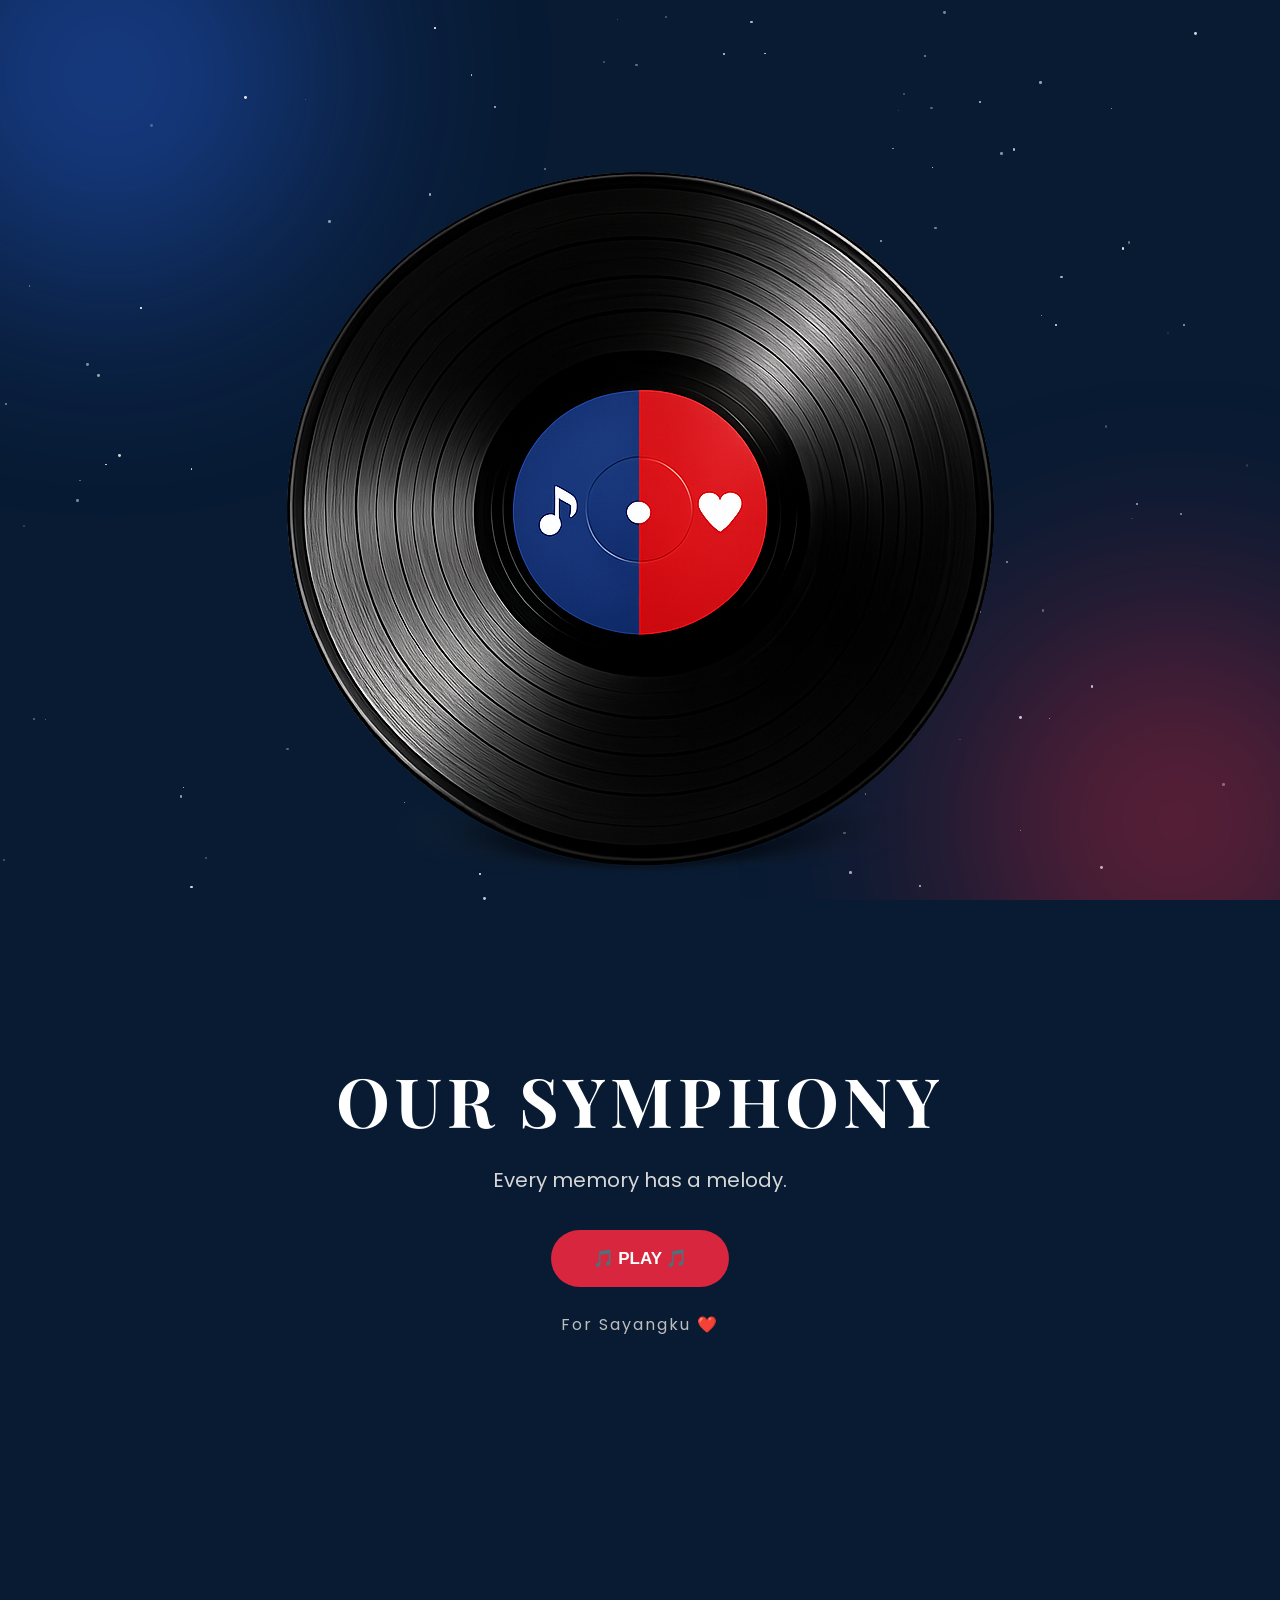
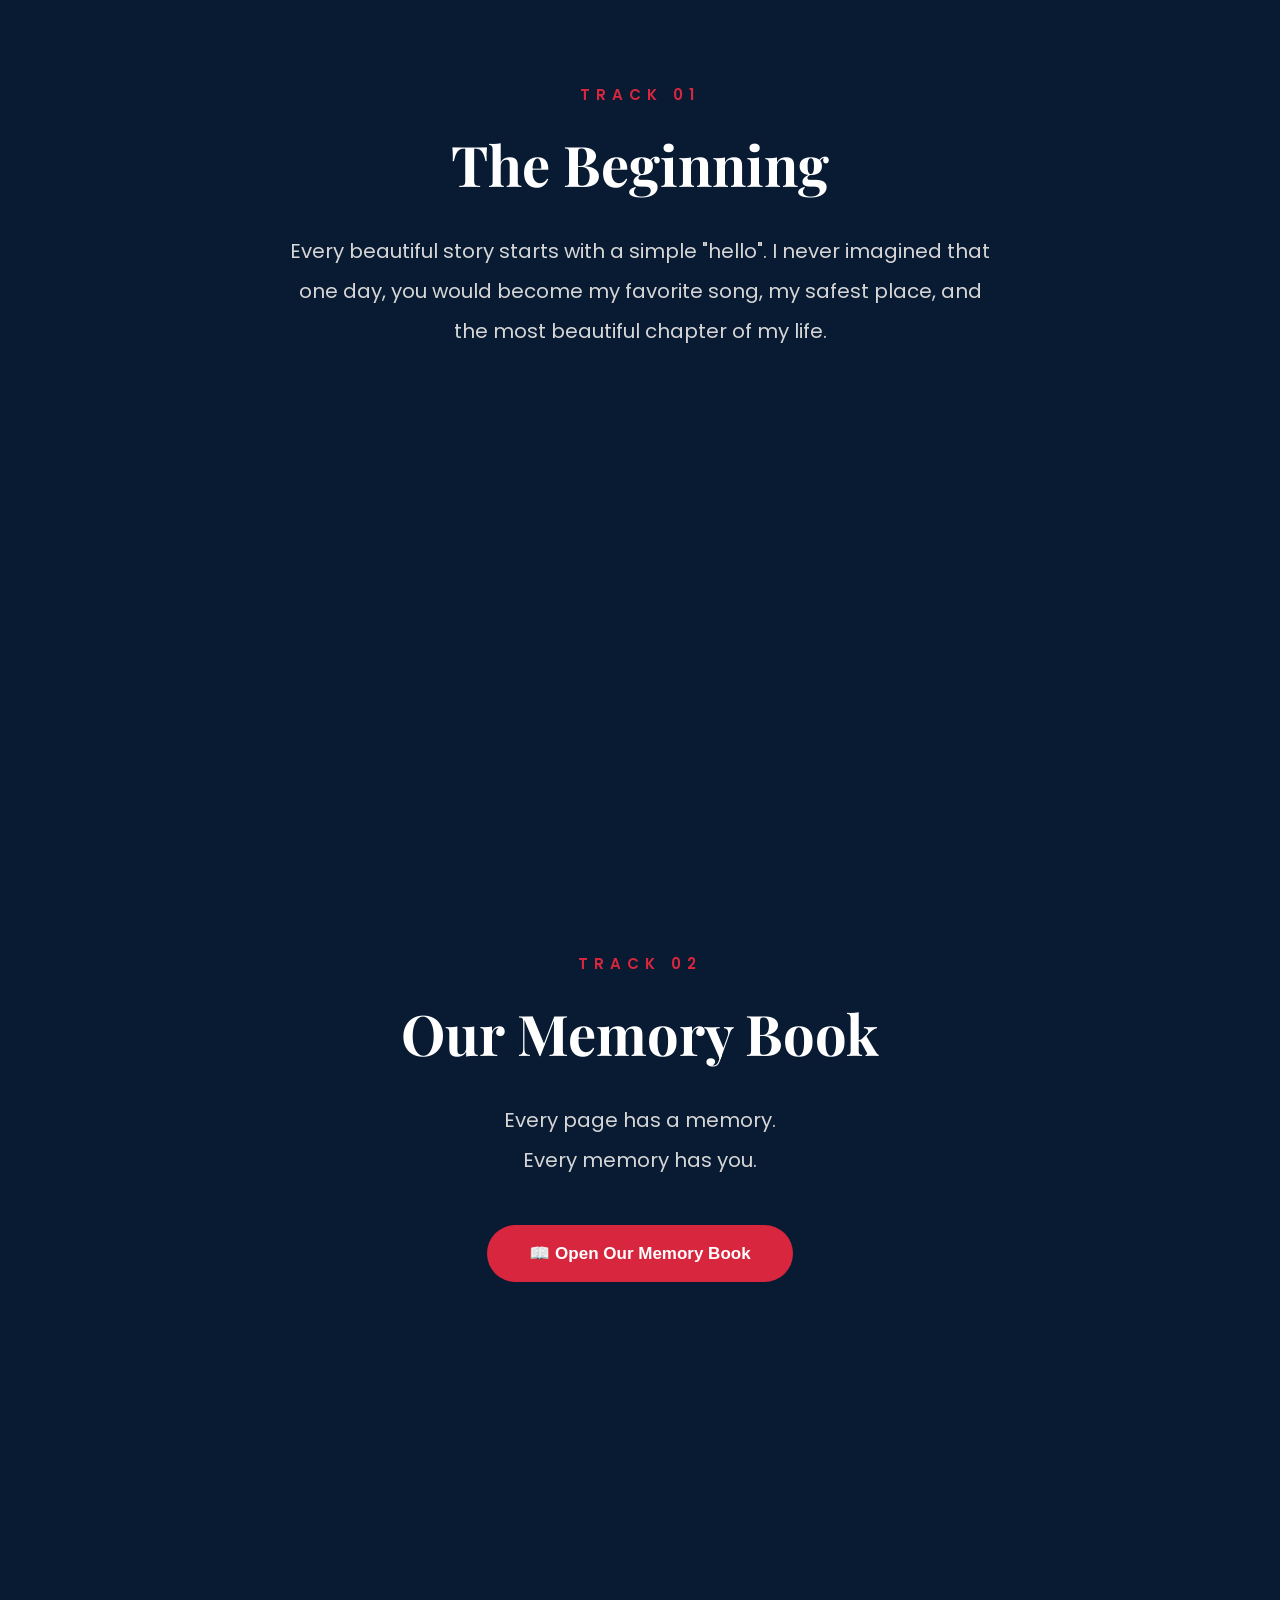
==== index.html @ 94a443e7 "h" ====
<!DOCTYPE html>
<html lang="en">

<head>

    <meta charset="UTF-8">
    <meta name="viewport"
        content="width=device-width, initial-scale=1.0">

    <title>Our Symphony</title>

    <!-- Fonts -->

    <link rel="preconnect"
        href="https://fonts.googleapis.com">

    <link rel="preconnect"
        href="https://fonts.gstatic.com"
        crossorigin>

    <link href="https://fonts.googleapis.com/css2?family=Playfair+Display:wght@700&family=Poppins:wght@300;400;600&display=swap"
        rel="stylesheet">

    <!-- CSS -->
    <link rel="stylesheet"
        href="style.css">

</head>

<body>

    <!-- ==========================
         BACKGROUND
    =========================== -->
    <div class="background">
        <div class="blob blue"></div>
        <div class="blob red"></div>
        <div id="stars"></div>
    </div>

    <!-- ==========================
         HERO
    =========================== -->
    <header class="hero">
        <img
            src="assets/images/Vinyl.png"
            class="Vinyl"
            alt="Vinyl">

        <h1>
            OUR SYMPHONY
        </h1>

        <p>
            Every memory has a melody.
        </p>
        <button id="playButton">
            🎵 PLAY 🎵
        </button>
        <span class="subtitle">
            For Sayangku ❤️
        </span>
    </header>

    <!-- ==========================
         TRACK 01
    =========================== -->
    <section class="track">
        <div class="track-content">
            <span class="track-number">
                TRACK 01
            </span>
            <h2>
                The Beginning
            </h2>
            <p class="track-text">
                Every beautiful story starts with a simple "hello".
                I never imagined that one day,
                you would become my favorite song,
                my safest place,
                and the most beautiful chapter of my life.
            </p>
        </div>
    </section>

    <!-- ==========================
         TRACK 02
    =========================== -->
    <section id="memoryBook" class="memory-book">
        <div class="book-cover">
            <span class="track-number">
                TRACK 02
            </span>
            <h2>
                Our Memory Book
            </h2>
            <p>
                Every page has a memory.<br>
                Every memory has you.
            </p>
            <button id="startBook">
                📖 Open Our Memory Book
            </button>
        </div>

        <!-- Album -->
        <div id="bookViewer" class="hidden">
            <img
                id="memoryImage"
                src=""
                alt="Memory">
            <p id="memoryCaption"></p>
            <div class="book-navigation">
                <button id="prevBtn">
                    ← Previous
                </button>
                <span id="pageNumber">
                    1 / 50
                </span>
                <button id="nextBtn">
                    Next →
                </button>
            </div>
        </div>
    </section>

    <section id="heartSection" class="heart-section hidden">
    <h2>Every memory leads to you ❤️</h2>
    <div id="heartContainer"></div>
    </section>

    <!-- ==========================
         FINAL TRACK
    =========================== -->
    <section class="final-track">
        <button
            id="letterButton"
            onclick="location.href='letter.html'">
            💌 Read My Letter
        </button>
    </section>

    <!-- ==========================
         AUDIO
    =========================== -->
    <audio id="music">
        <source
            src="assets/music/Shape-Of-My-Heart.mp3"
            type="audio/mpeg">
    </audio>

    <!-- GSAP -->
    <script src="https://cdn.jsdelivr.net/npm/gsap@3.13.0/dist/gsap.min.js"></script>

    <!-- JS -->
    <script src="script.js"></script>

</body>

</html>
---- style.css ----
/* ==========================================
   OUR SYMPHONY v4
========================================== */

/* ---------- RESET ---------- */

*{
    margin:0;
    padding:0;
    box-sizing:border-box;
}

html{
    scroll-behavior:smooth;
}

body{
    font-family:"Poppins",sans-serif;
    background:#081B33;
    color:white;
    overflow-x:hidden;
}

/* ---------- BACKGROUND ---------- */

.background{
    position:fixed;
    inset:0;
    overflow:hidden;
    z-index:-2;
}

.blob{
    position:absolute;
    width:420px;
    height:420px;
    border-radius:50%;
    filter:blur(120px);
    opacity:.45;
}

.blue{
    background:#2E6EFF;
    top:-120px;
    left:-120px;
}

.red{
    background:#D7263D;
    bottom:-120px;
    right:-120px;
}

/* ---------- STARS ---------- */

#stars{
    position:absolute;
    inset:0;
}

.star{
    position:absolute;
    width:2px;
    height:2px;
    border-radius:50%;
    background:white;
}

/* ---------- HERO ---------- */

.hero{
    min-height:100vh;
    display:flex;
    flex-direction:column;
    justify-content:center;
    align-items:center;
    text-align:center;
    padding:30px;
}

.vinyl{
    width:270px;
    margin-bottom:35px;
    filter:drop-shadow(0 15px 30px rgba(0,0,0,.4));
}

.hero h1{
    font-family:"Playfair Display",serif;
    font-size:68px;
    letter-spacing:5px;
}

.hero p{
    margin:20px 0 35px;
    font-size:20px;
    color:#D7D7D7;
}

.subtitle{
    margin-top:25px;
    color:#BDBDBD;
    letter-spacing:2px;
}

/* ---------- BUTTON ---------- */

button{
    padding:18px 42px;
    border:none;
    border-radius:999px;
    background:#D7263D;
    color:white;
    font-size:17px;
    font-weight:600;
    cursor:pointer;
    transition:.3s;
}

button:hover{
    transform:translateY(-4px);
    box-shadow:0 0 25px rgba(215,38,61,.45);
}

#playButton{
    opacity:1;
}

/* ---------- TRACK ---------- */

.track,
.memory-book,
.final-track{
    min-height:100vh;
    display:flex;
    justify-content:center;
    align-items:center;
    padding:80px 30px;
}

.track-content,
.book-cover{
    width:700px;
    max-width:100%;
    text-align:center;
}

.track-number{
    display:block;
    color:#D7263D;
    letter-spacing:6px;
    font-size:15px;
    font-weight:600;
    margin-bottom:20px;
}

.track h2,
.memory-book h2{
    font-family:"Playfair Display",serif;
    font-size:56px;
    margin-bottom:30px;
}

.track-text,
.memory-book p{
    color:#D6D6D6;
    font-size:20px;
    line-height:2;
}

/* ---------- MEMORY BOOK ---------- */

#startBook{
    margin-top:45px;
}

.hidden{
    display:none !important;
}

#bookViewer{
    width:850px;
    height:600px;
    max-width:95%;
    margin-top:50px;
    display:none;
    flex-direction:column;
    justify-content:space-between;
}

#memoryImage{
    width:100%;
    height:450px;
    object-fit:contain;
    border-radius:20px;
    box-shadow:0 20px 50px rgba(0,0,0,.4);
    background:rgba(255,255,255,.03);
}

.page-changing{
    opacity:0;
    transform:scale(.97) rotateY(10deg);
    transition:.35s;
}

#memoryCaption{
    margin:30px 0;
    font-size:21px;
    line-height:1.8;
    color:#E5E5E5;
}

.book-navigation{
    display:flex;
    justify-content:space-between;
    align-items:center;
}

#pageNumber{
    color:#D7D7D7;
    font-weight:600;
}

/* ---------- LETTER ---------- */

.final-track{
    min-height:60vh;
}

#letterButton{
    opacity:0;
    pointer-events:none;
    transform:translateY(30px);
    transition:.8s;
}

#letterButton.show{
    opacity:1;
    pointer-events:auto;
    transform:translateY(0);
}

/*--- HEART COLLAGE ---*/

.heart-section{
    min-height:100vh;
    display:flex;
    flex-direction:column;
    justify-content:center;
    align-items:center;
    text-align:center;
    padding:80px 20px;
}

.heart-section h2{
    font-family:"Playfair Display",serif;
    font-size:48px;
    margin-bottom:60px;
}

#heartContainer{
    position:relative;
    width:800px;
    height:700px;
}

.heart-photo{
    position:absolute;
    width:60px;
    height:60px;

    object-fit:cover;

    border-radius:15px;

    box-shadow:0 10px 20px rgba(0,0,0,.3);

    transition:2s ease;
}

/* ---------- ANIMATION ---------- */

@keyframes spin{

    from{
        transform:rotate(0deg);
    }

    to{
        transform:rotate(360deg);
    }

}

@keyframes fadeBook{
    from{
        opacity:0;
        transform:translateY(40px);
    }
    to{
        opacity:1;
        transform:translateY(0);
    }
}

/* ---------- RESPONSIVE ---------- */

@media(max-width:768px){

    .vinyl{
        width:220px;
    }

    .hero h1{
        font-size:46px;
    }

    .track h2,
    .memory-book h2{
        font-size:42px;
    }

    .track-text,
    .memory-book p{
        font-size:17px;
    }

    button{
        padding:16px 34px;
        font-size:16px;
    }

    .book-navigation{
        flex-direction:column;
        gap:20px;
    }

}
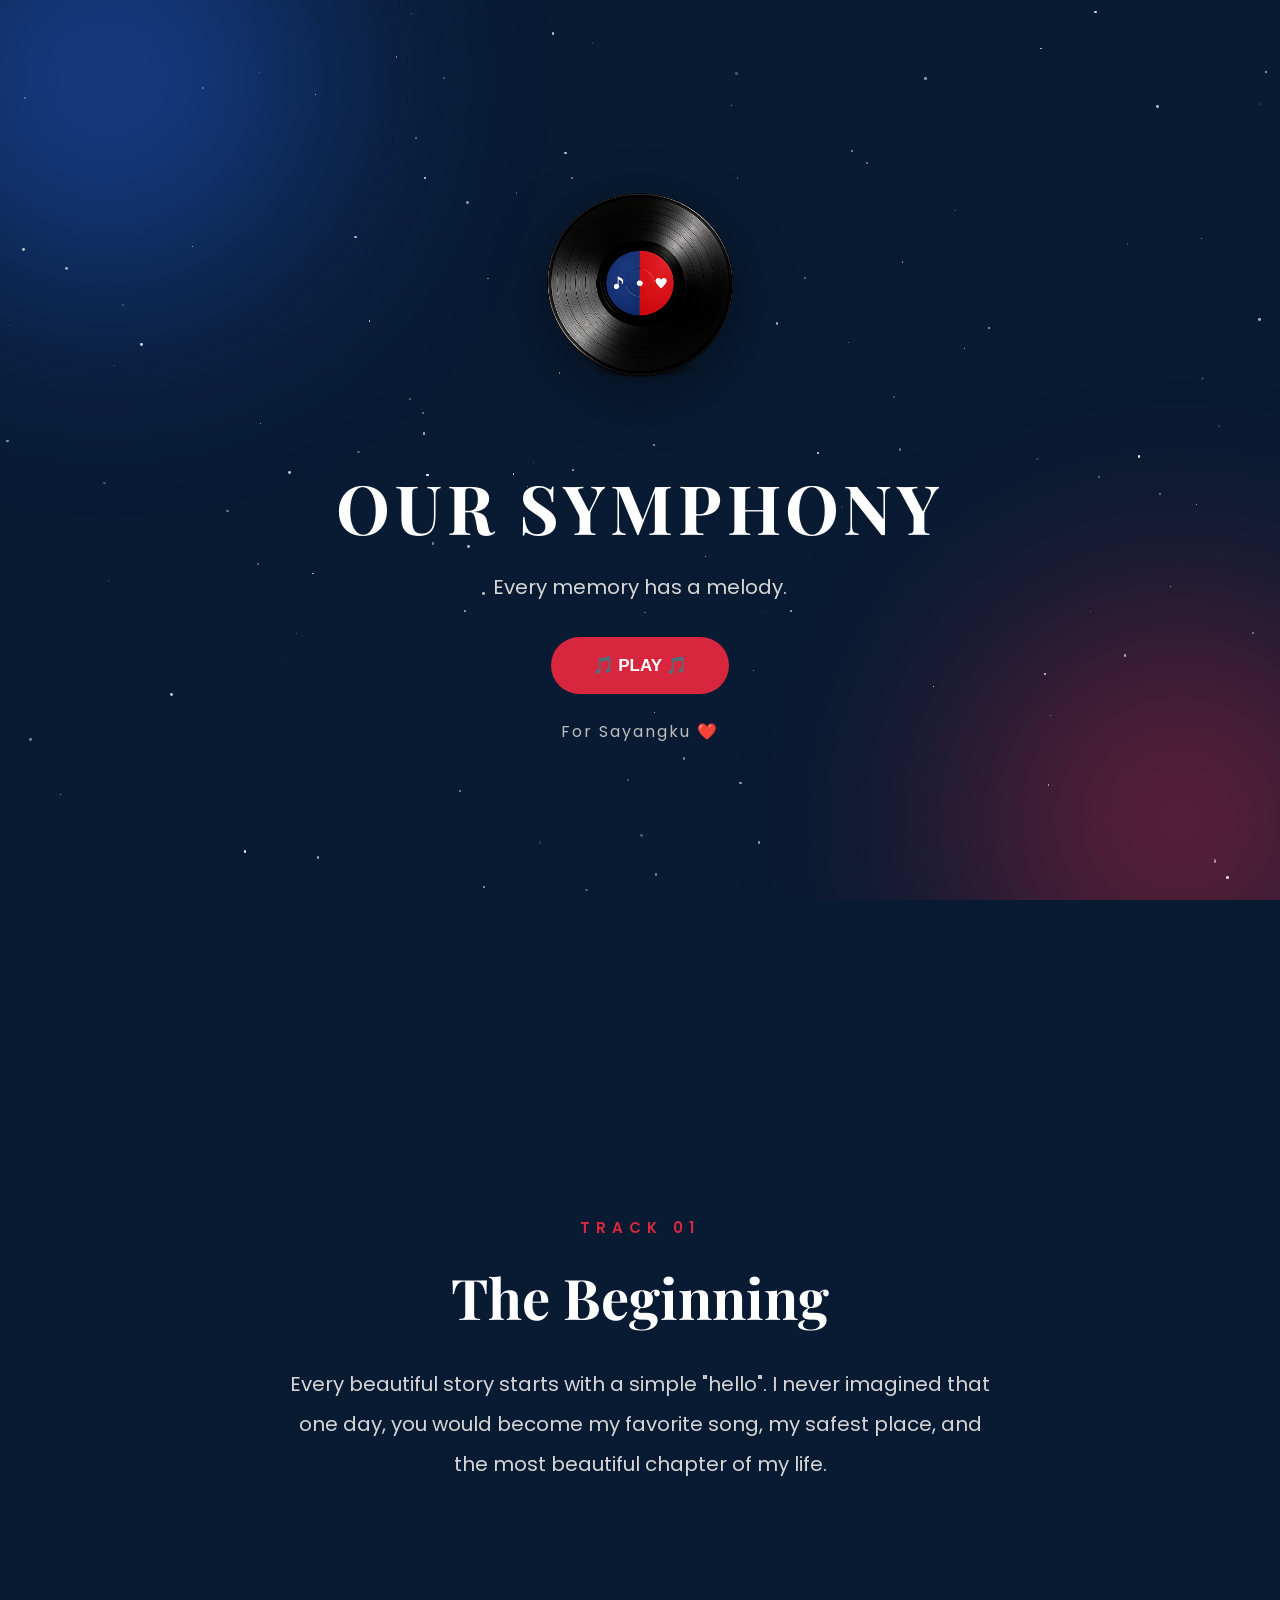
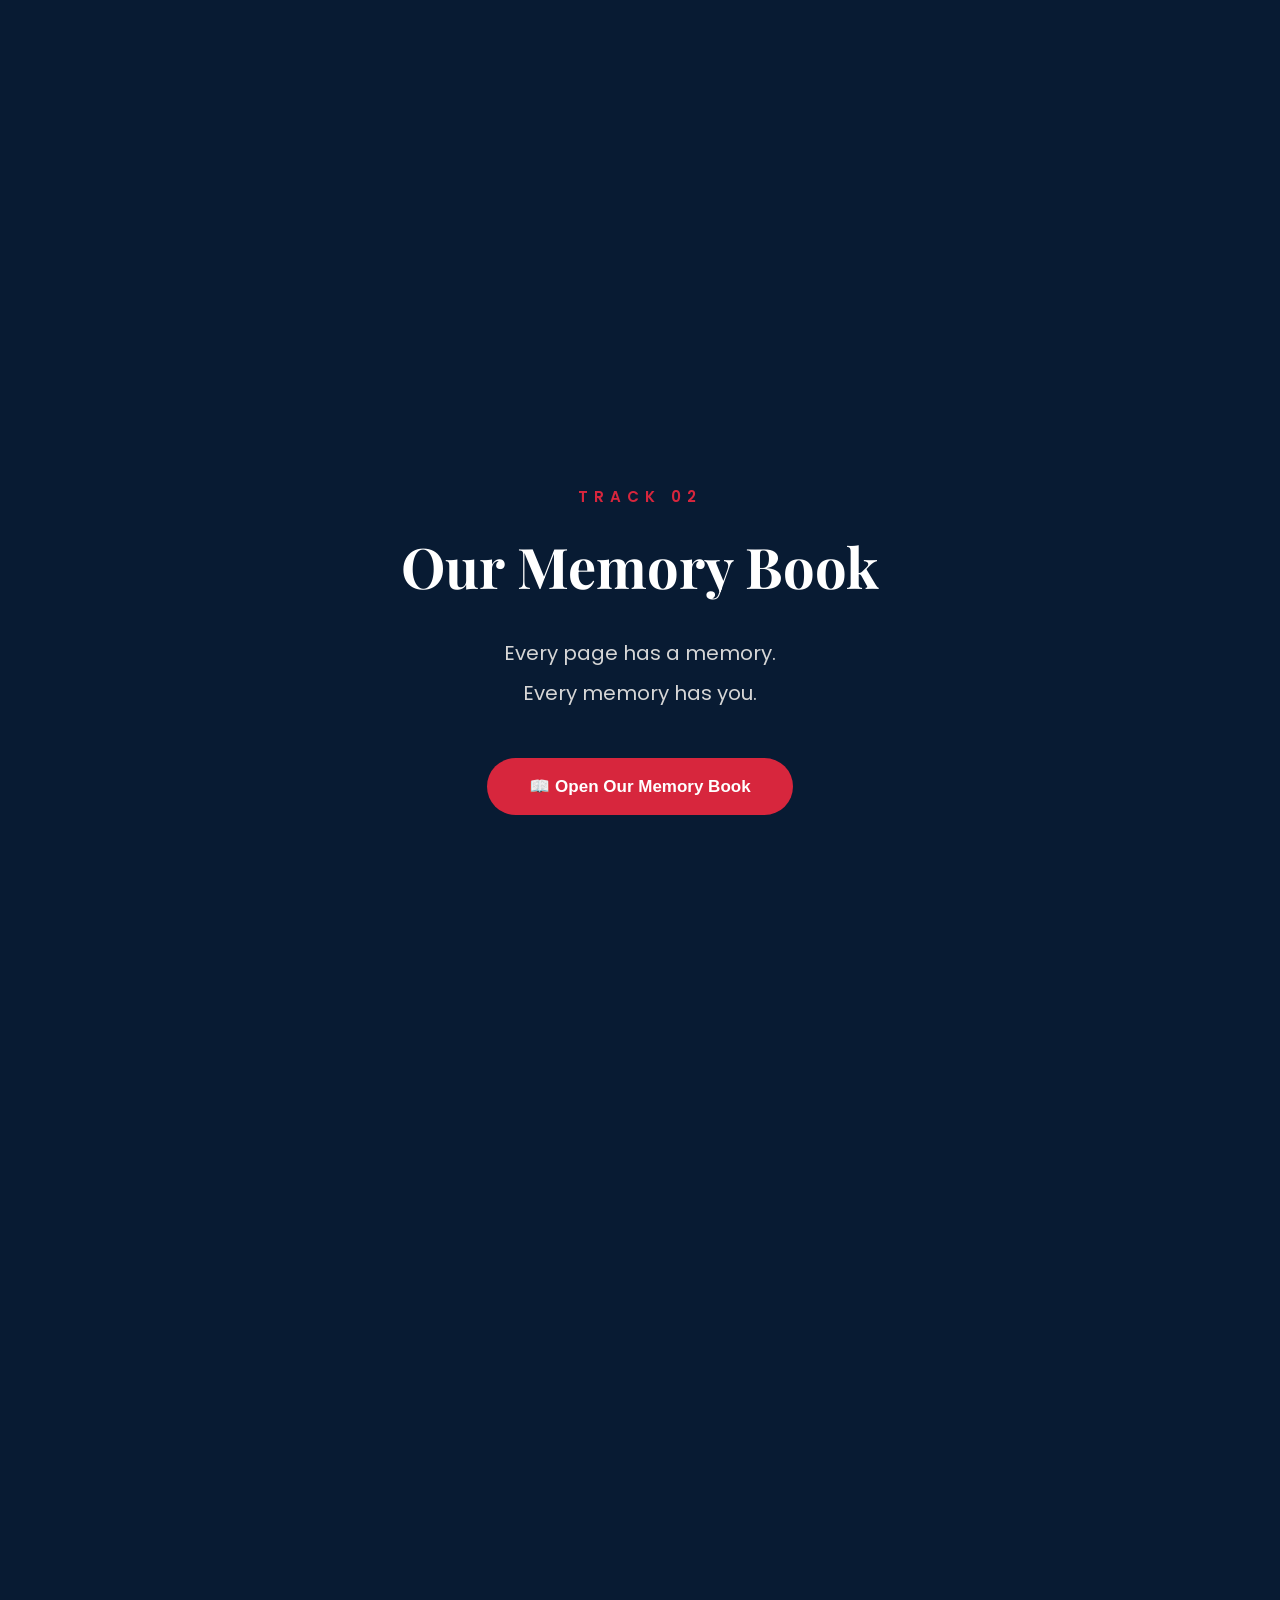
==== commit 8c81ffe9: "j" ====
--- a/index.html
+++ b/index.html
@@ -44,7 +44,7 @@
     <header class="hero">
         <img
             src="assets/images/Vinyl.png"
-            class="Vinyl"
+            class="vinyl"
             alt="Vinyl">
 
         <h1>
--- a/style.css
+++ b/style.css
@@ -259,21 +259,18 @@
 
 #heartContainer{
     position:relative;
-    width:800px;
-    height:700px;
+    width:min(90vw,700px);
+    aspect-ratio:1/1;
+    height:auto;
+    margin:auto;
 }
 
 .heart-photo{
     position:absolute;
-    width:60px;
-    height:60px;
-
+    width:70px;
+    height:70px;
     object-fit:cover;
-
     border-radius:15px;
-
-    box-shadow:0 10px 20px rgba(0,0,0,.3);
-
     transition:2s ease;
 }
 
@@ -334,4 +331,19 @@
         gap:20px;
     }
 
+}
+
+@media(max-width:768px){
+
+    #heartContainer{
+        width:95vw;
+        height:95vw;
+        max-width:420px;
+        max-height:420px;
+    }
+
+    .heart-photo{
+        width:50px;
+        height:50px;
+    }
 }
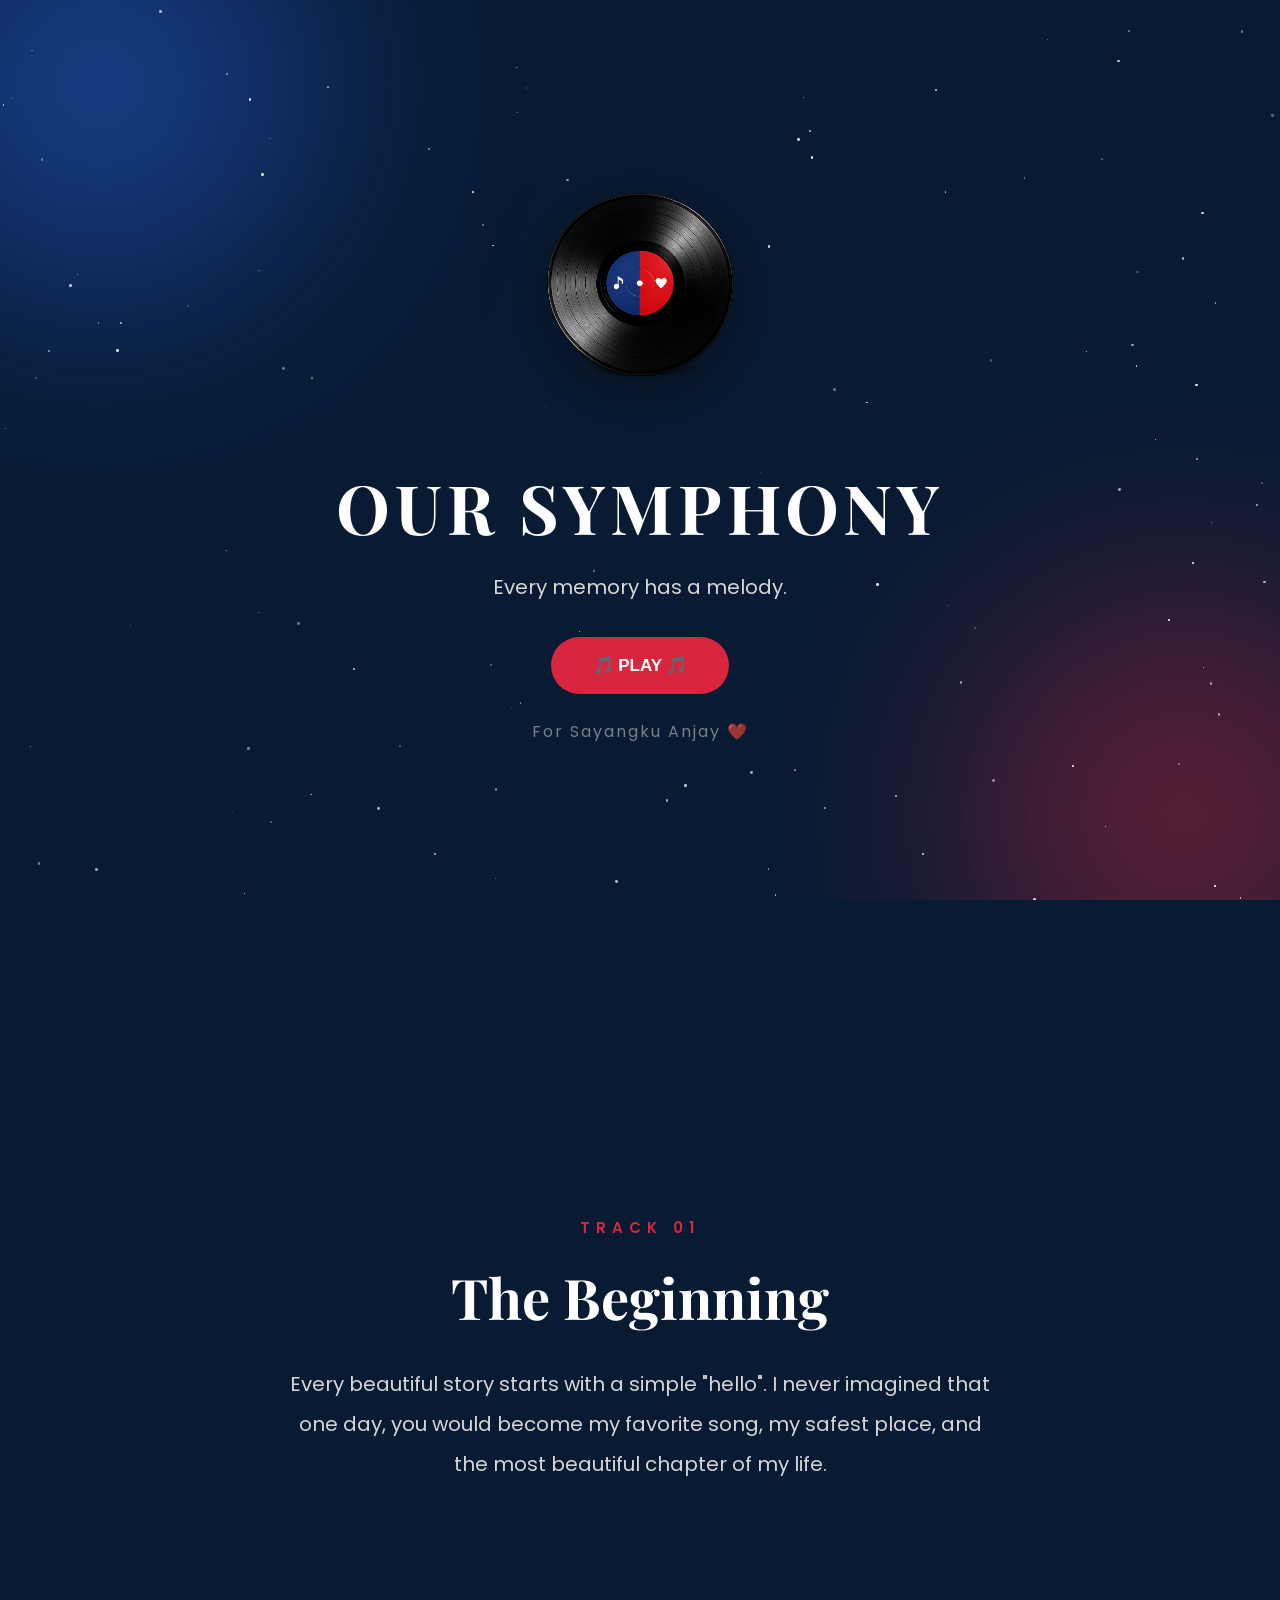
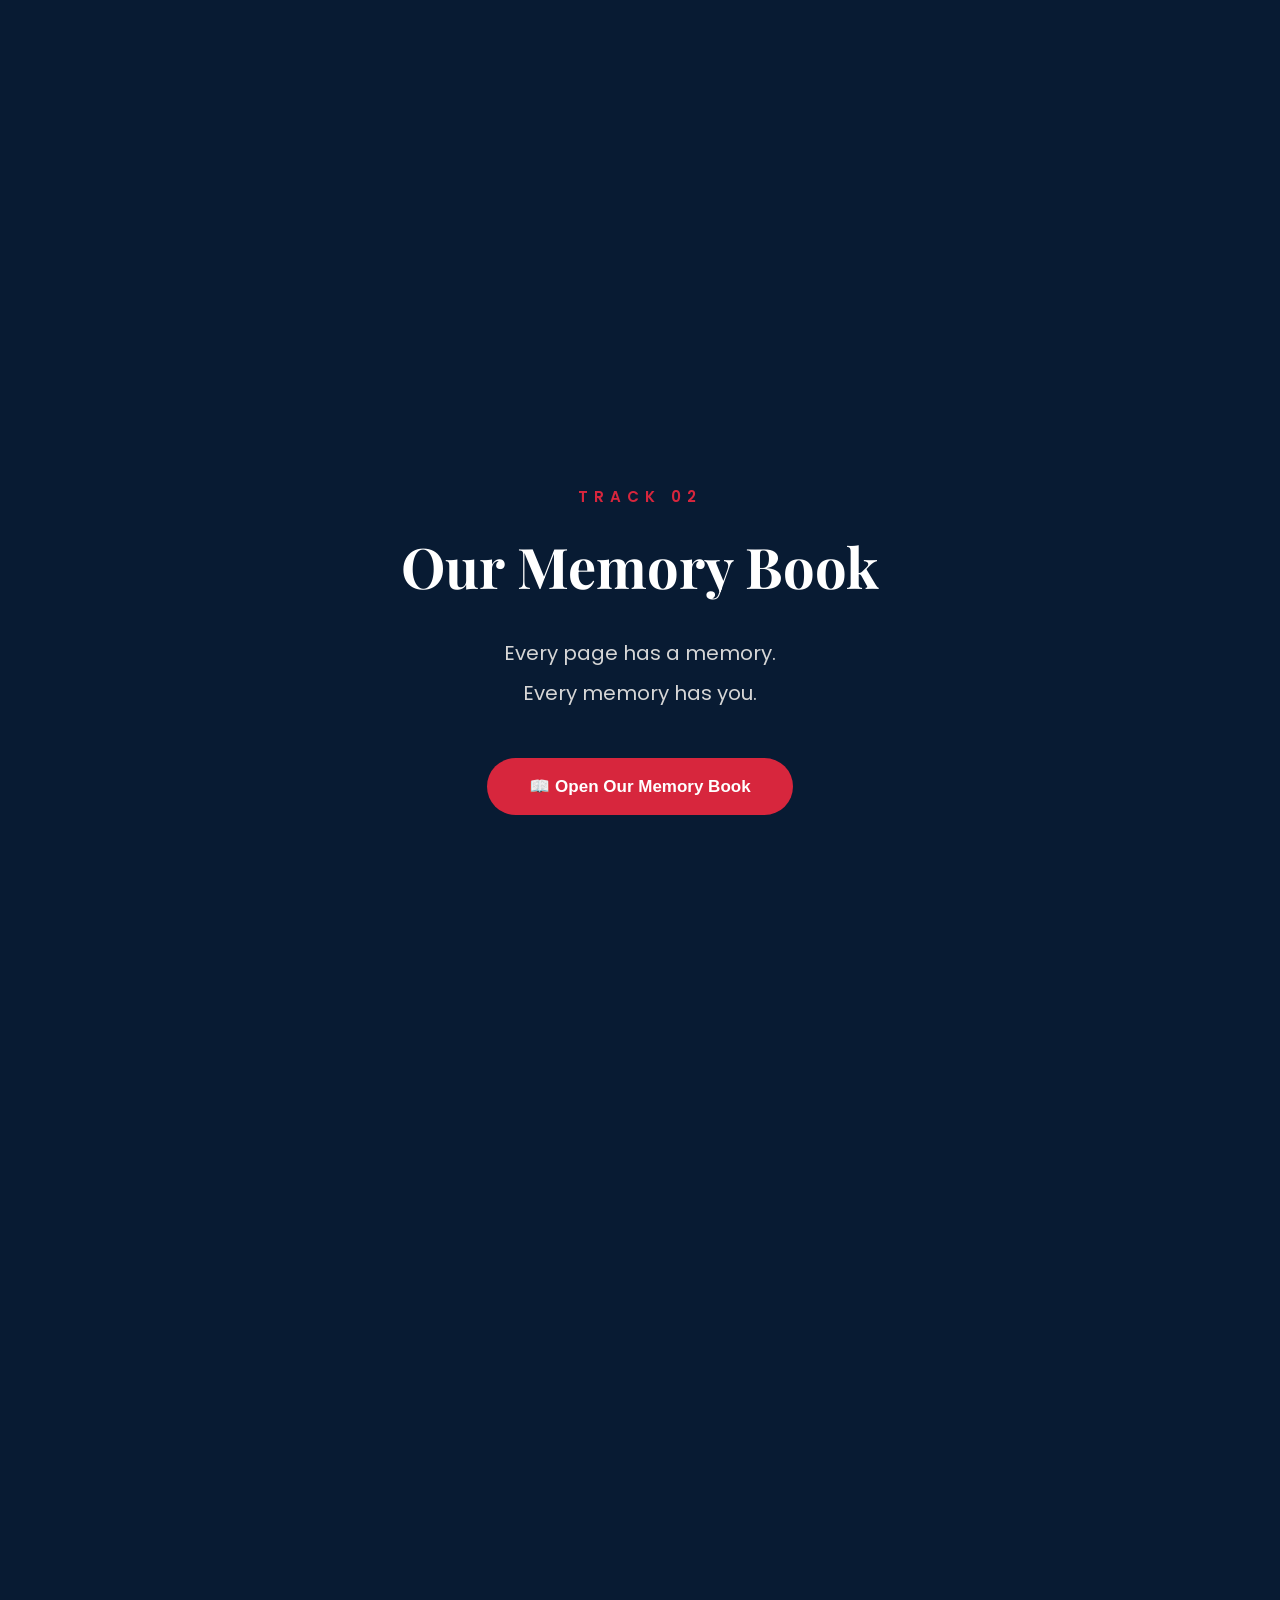
==== commit 082330b0: "g" ====
--- a/index.html
+++ b/index.html
@@ -58,7 +58,7 @@
             🎵 PLAY 🎵
         </button>
         <span class="subtitle">
-            For Sayangku ❤️
+            For Sayangku Anjay ❤️
         </span>
     </header>
 
--- a/style.css
+++ b/style.css
@@ -259,18 +259,18 @@
 
 #heartContainer{
     position:relative;
-    width:min(90vw,700px);
-    aspect-ratio:1/1;
-    height:auto;
+    width:700px;
+    height:650px;
     margin:auto;
 }
 
 .heart-photo{
     position:absolute;
-    width:70px;
-    height:70px;
+    width:50px;
+    height:50px;
     object-fit:cover;
     border-radius:15px;
+    transform:translate(-50%,-50%);
     transition:2s ease;
 }
 
@@ -335,11 +335,9 @@
 
 @media(max-width:768px){
 
-    #heartContainer{
-        width:95vw;
-        height:95vw;
-        max-width:420px;
-        max-height:420px;
+     #heartContainer{
+        width:320px;
+        height:300px;
     }
 
     .heart-photo{
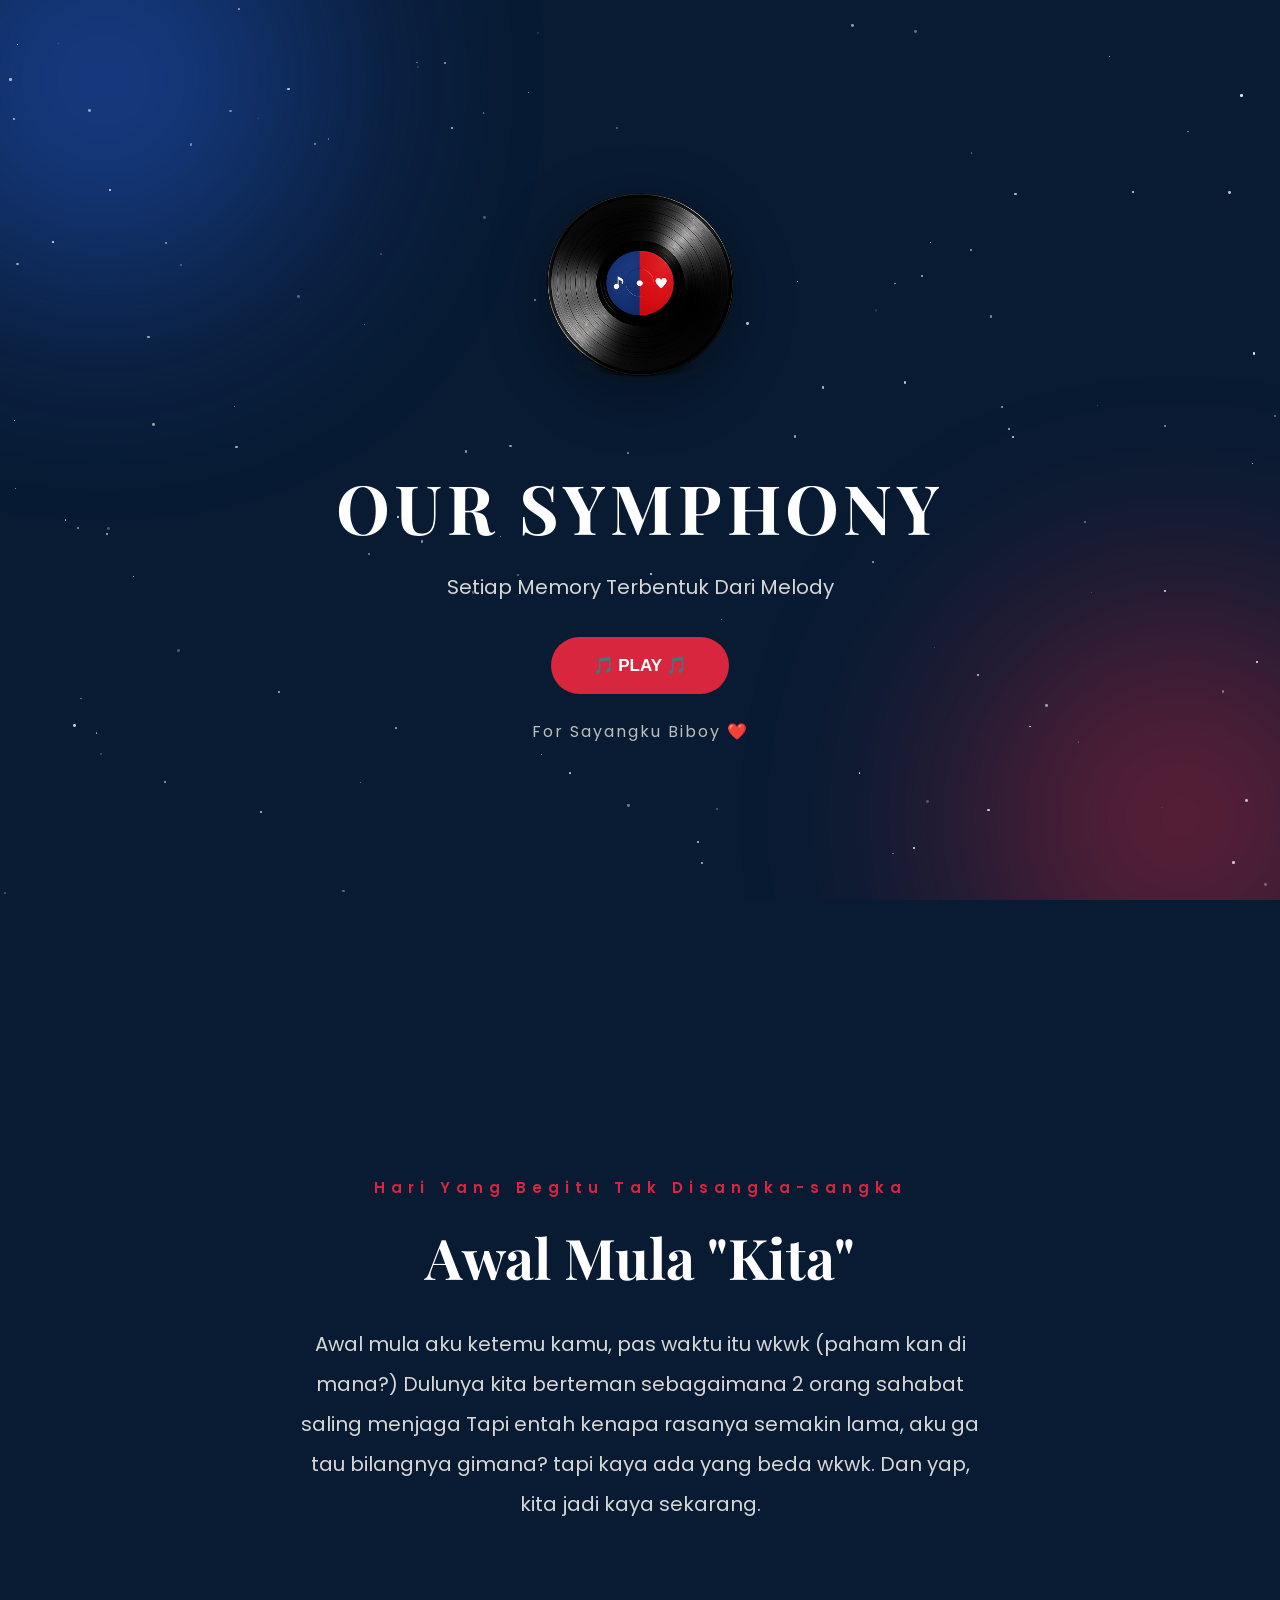
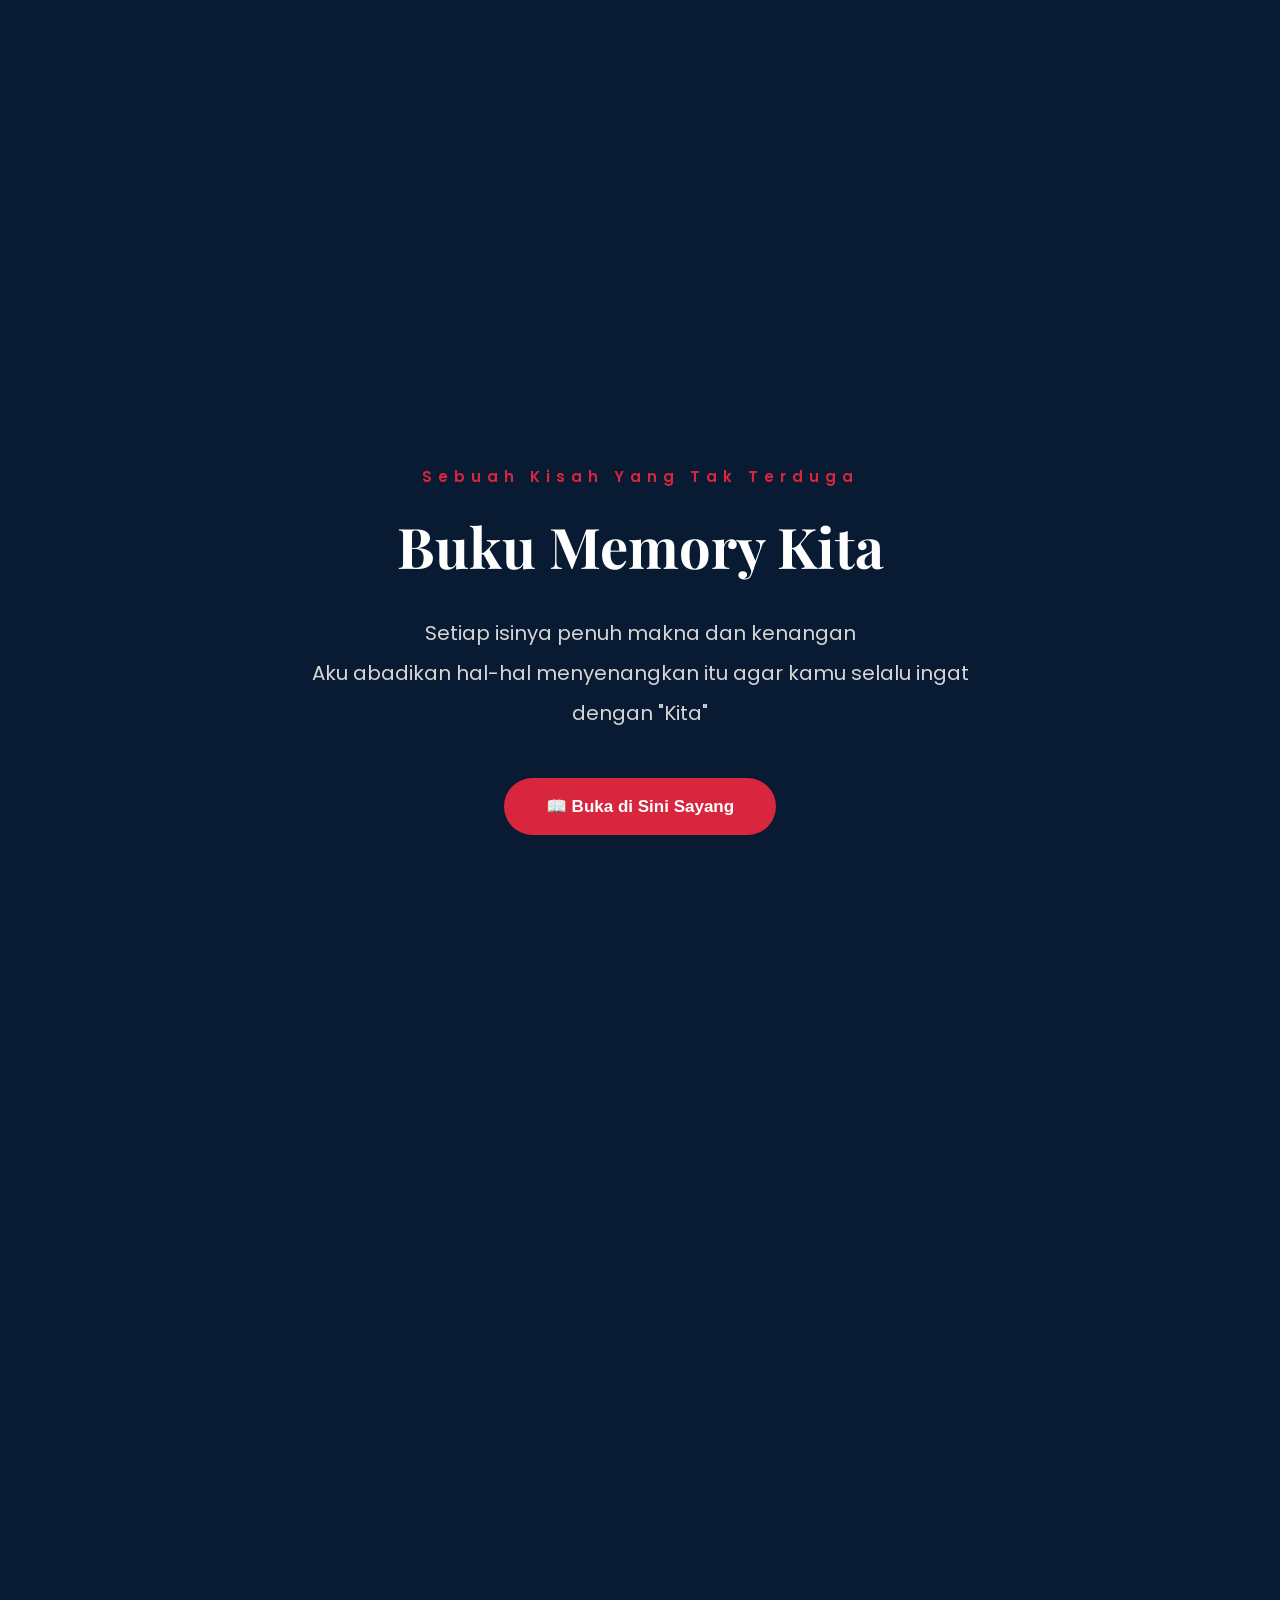
==== commit 407d7fd2: "anjay" ====
--- a/index.html
+++ b/index.html
@@ -52,13 +52,13 @@
         </h1>
 
         <p>
-            Every memory has a melody.
+            Setiap Memory Terbentuk Dari Melody
         </p>
         <button id="playButton">
             🎵 PLAY 🎵
         </button>
         <span class="subtitle">
-            For Sayangku Anjay ❤️
+            For Sayangku Biboy ❤️
         </span>
     </header>
 
@@ -68,17 +68,16 @@
     <section class="track">
         <div class="track-content">
             <span class="track-number">
-                TRACK 01
+                Hari Yang Begitu Tak Disangka-sangka
             </span>
             <h2>
-                The Beginning
+                Awal Mula "Kita"
             </h2>
             <p class="track-text">
-                Every beautiful story starts with a simple "hello".
-                I never imagined that one day,
-                you would become my favorite song,
-                my safest place,
-                and the most beautiful chapter of my life.
+                Awal mula aku ketemu kamu, pas waktu itu wkwk (paham kan di mana?)
+                Dulunya kita berteman sebagaimana 2 orang sahabat saling menjaga
+                Tapi entah kenapa rasanya semakin lama, aku ga tau bilangnya gimana?
+                tapi kaya ada yang beda wkwk. Dan yap, kita jadi kaya sekarang.
             </p>
         </div>
     </section>
@@ -89,17 +88,17 @@
     <section id="memoryBook" class="memory-book">
         <div class="book-cover">
             <span class="track-number">
-                TRACK 02
+                Sebuah Kisah Yang Tak Terduga
             </span>
             <h2>
-                Our Memory Book
+                Buku Memory Kita
             </h2>
             <p>
-                Every page has a memory.<br>
-                Every memory has you.
+                Setiap isinya penuh makna dan kenangan<br>
+                Aku abadikan hal-hal menyenangkan itu agar kamu selalu ingat dengan "Kita"
             </p>
             <button id="startBook">
-                📖 Open Our Memory Book
+                📖 Buka di Sini Sayang
             </button>
         </div>
 
@@ -125,7 +124,7 @@
     </section>
 
     <section id="heartSection" class="heart-section hidden">
-    <h2>Every memory leads to you ❤️</h2>
+    <h2>Setiap langkah kita selalu bersama ❤️</h2>
     <div id="heartContainer"></div>
     </section>
 
@@ -136,7 +135,7 @@
         <button
             id="letterButton"
             onclick="location.href='letter.html'">
-            💌 Read My Letter
+            💌 Surat Kecil Dariiku
         </button>
     </section>
 
--- a/style.css
+++ b/style.css
@@ -266,8 +266,8 @@
 
 .heart-photo{
     position:absolute;
-    width:50px;
-    height:50px;
+    width:100px;
+    height:100px;
     object-fit:cover;
     border-radius:15px;
     transform:translate(-50%,-50%);
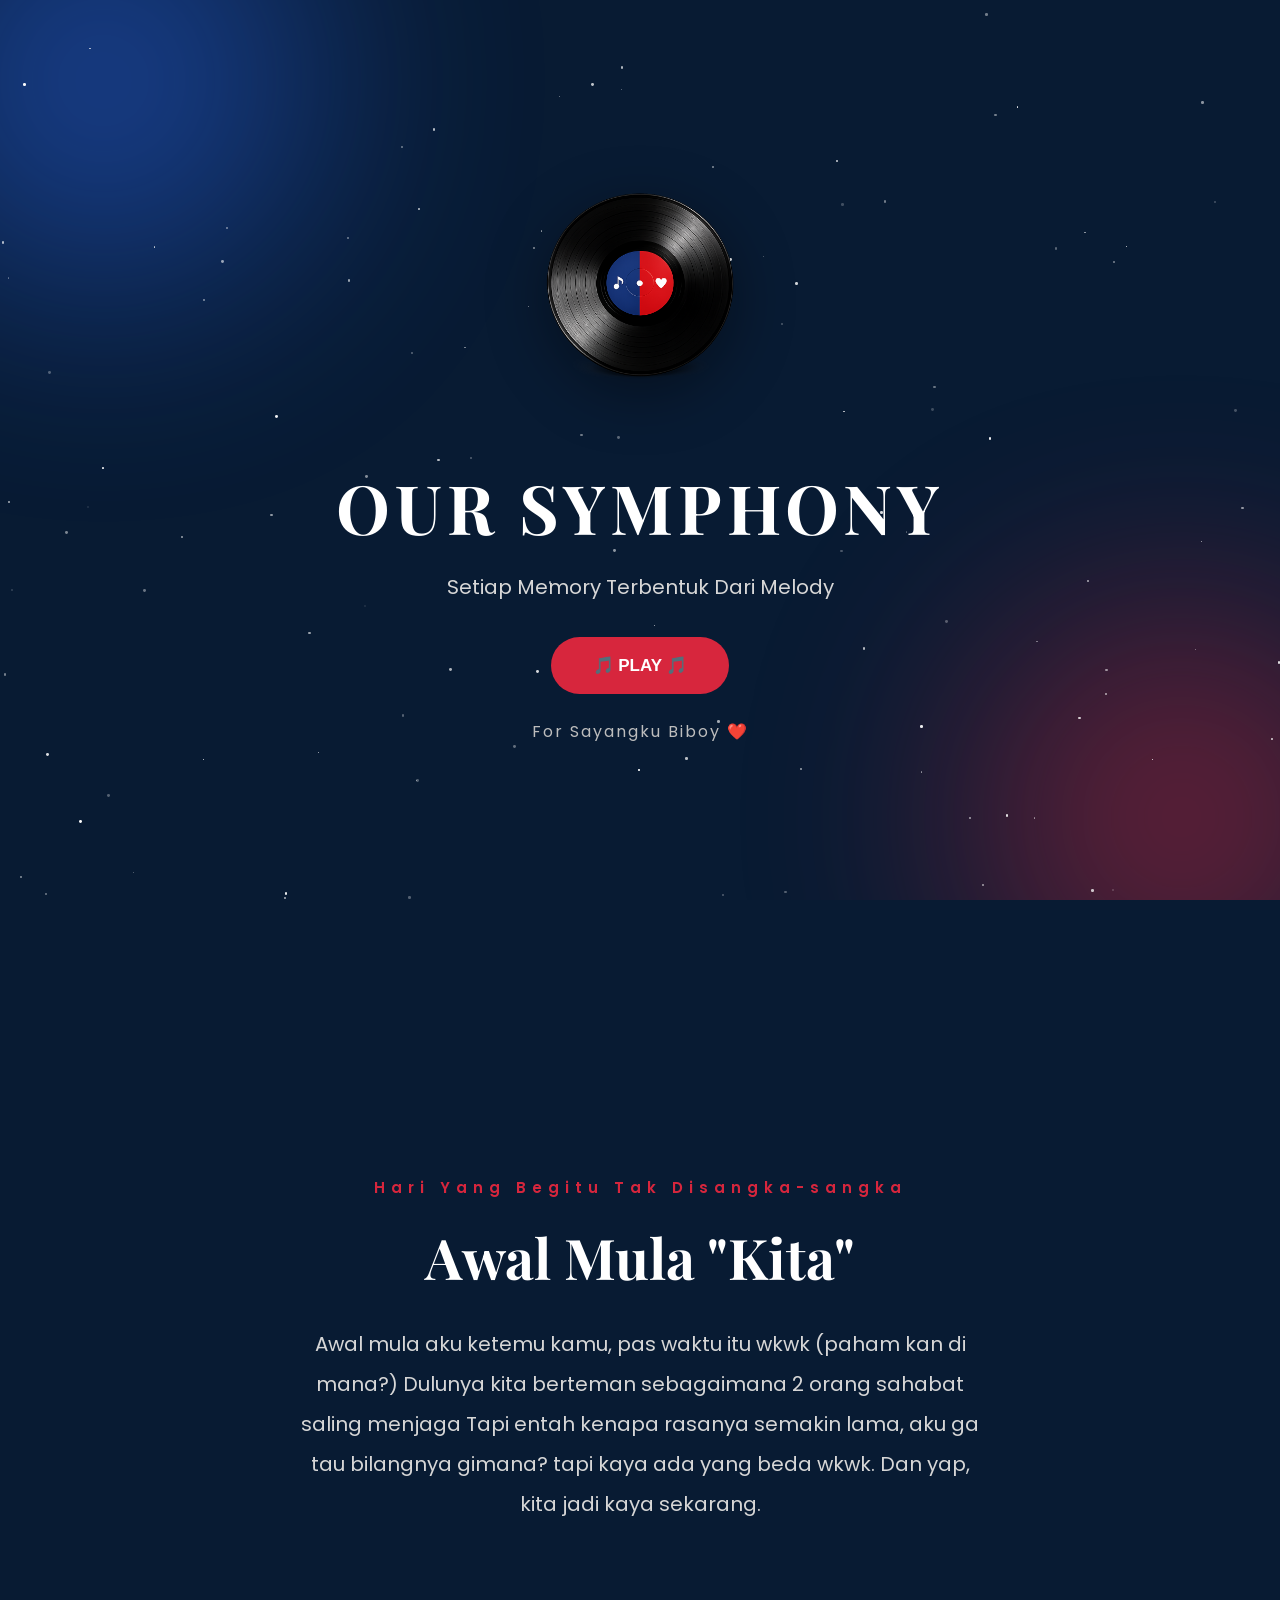
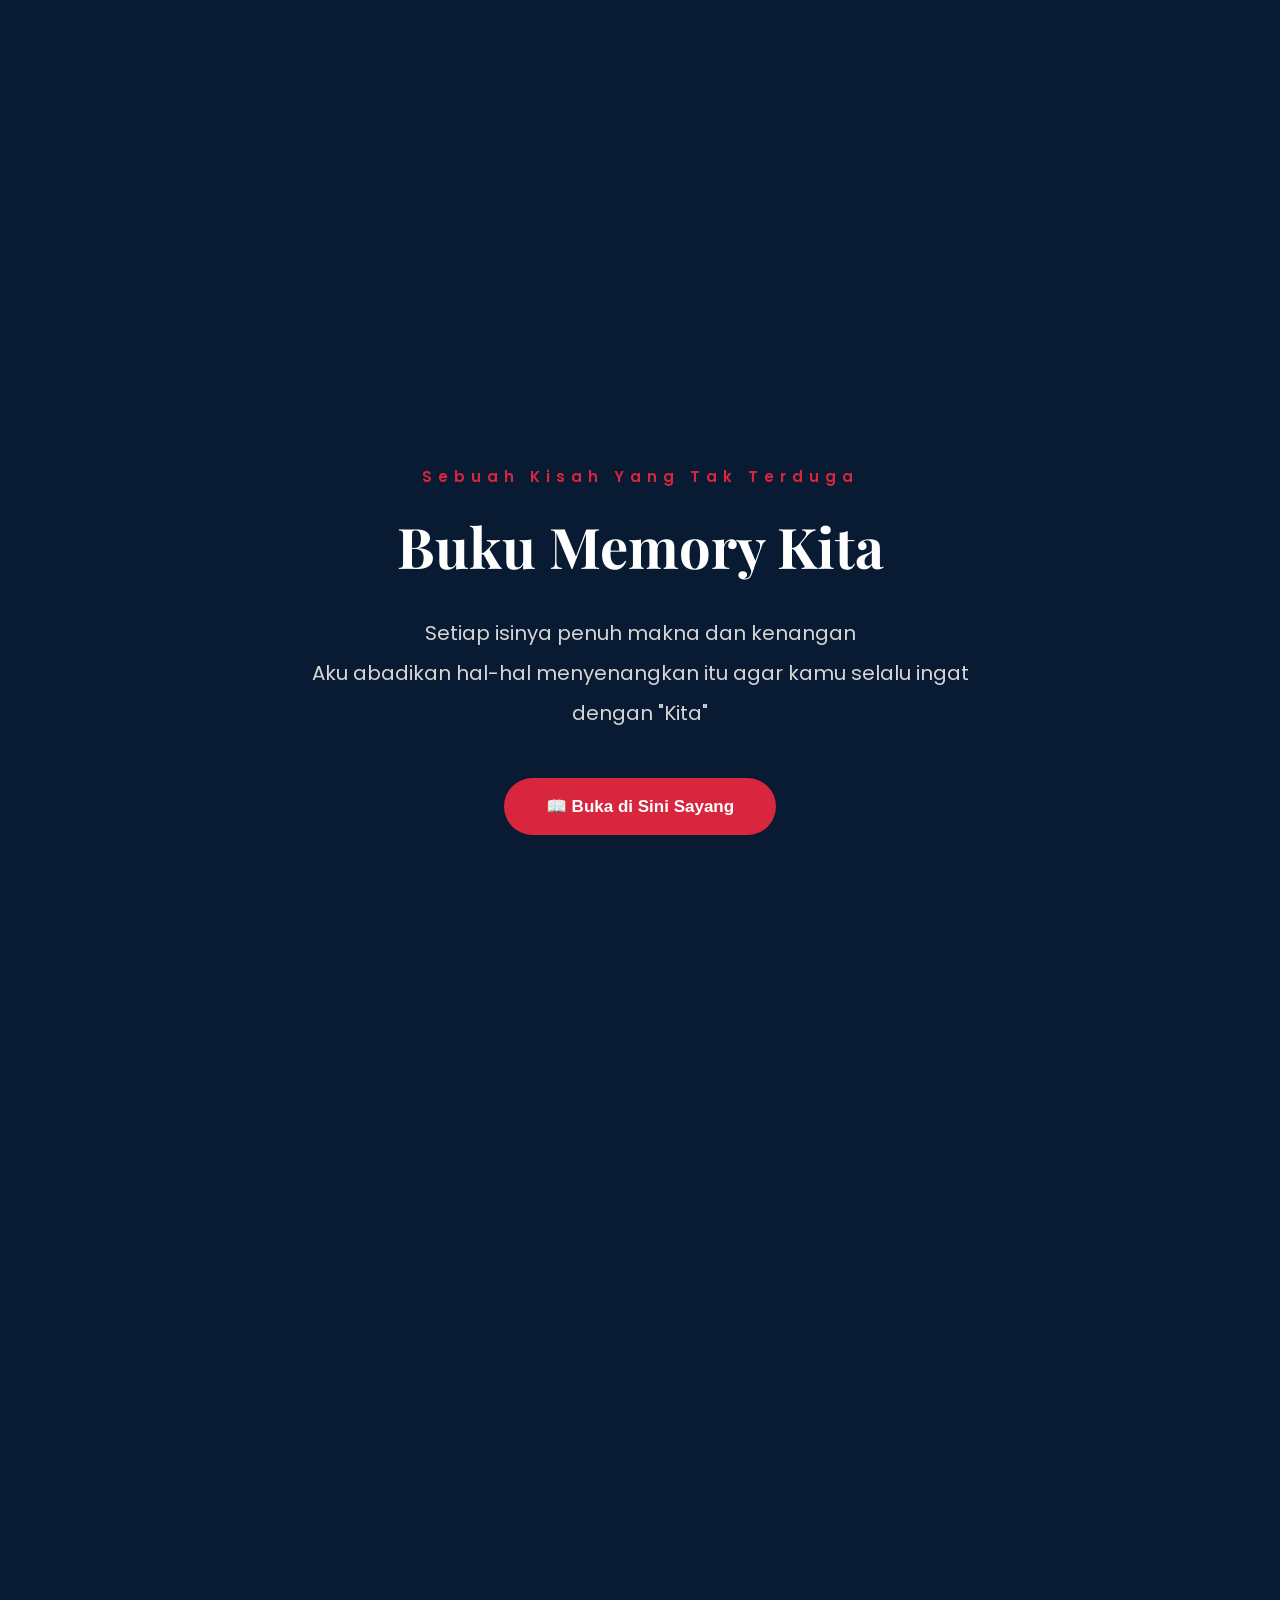
==== commit 97080289: "slebew" ====
--- a/index.html
+++ b/index.html
@@ -135,7 +135,7 @@
         <button
             id="letterButton"
             onclick="location.href='letter.html'">
-            💌 Surat Kecil Dariiku
+            💌 Surat Kecil Dariku
         </button>
     </section>
 
--- a/style.css
+++ b/style.css
@@ -254,7 +254,6 @@
 .heart-section h2{
     font-family:"Playfair Display",serif;
     font-size:48px;
-    margin-bottom:60px;
 }
 
 #heartContainer{
@@ -266,8 +265,8 @@
 
 .heart-photo{
     position:absolute;
-    width:100px;
-    height:100px;
+    width:120px;
+    height:120px;
     object-fit:cover;
     border-radius:15px;
     transform:translate(-50%,-50%);
@@ -344,4 +343,43 @@
         width:50px;
         height:50px;
     }
+}
+
+.floating-heart{
+    position:fixed;
+    font-size:20px;
+    pointer-events:none;
+    animation:floatHeart linear forwards;
+    z-index:-1;
+}
+
+@keyframes floatHeart{
+
+    from{
+        transform:translateY(0) scale(.5);
+        opacity:0;
+    }
+
+    20%{
+        opacity:.9;
+    }
+
+    to{
+        transform:translateY(-110vh) scale(1.5);
+        opacity:0;
+    }
+
+}
+
+#memoryImage{
+
+    transition:.5s;
+}
+
+#memoryImage:hover{
+
+    transform:
+    rotate(-1deg)
+    scale(1.02);
+
 }
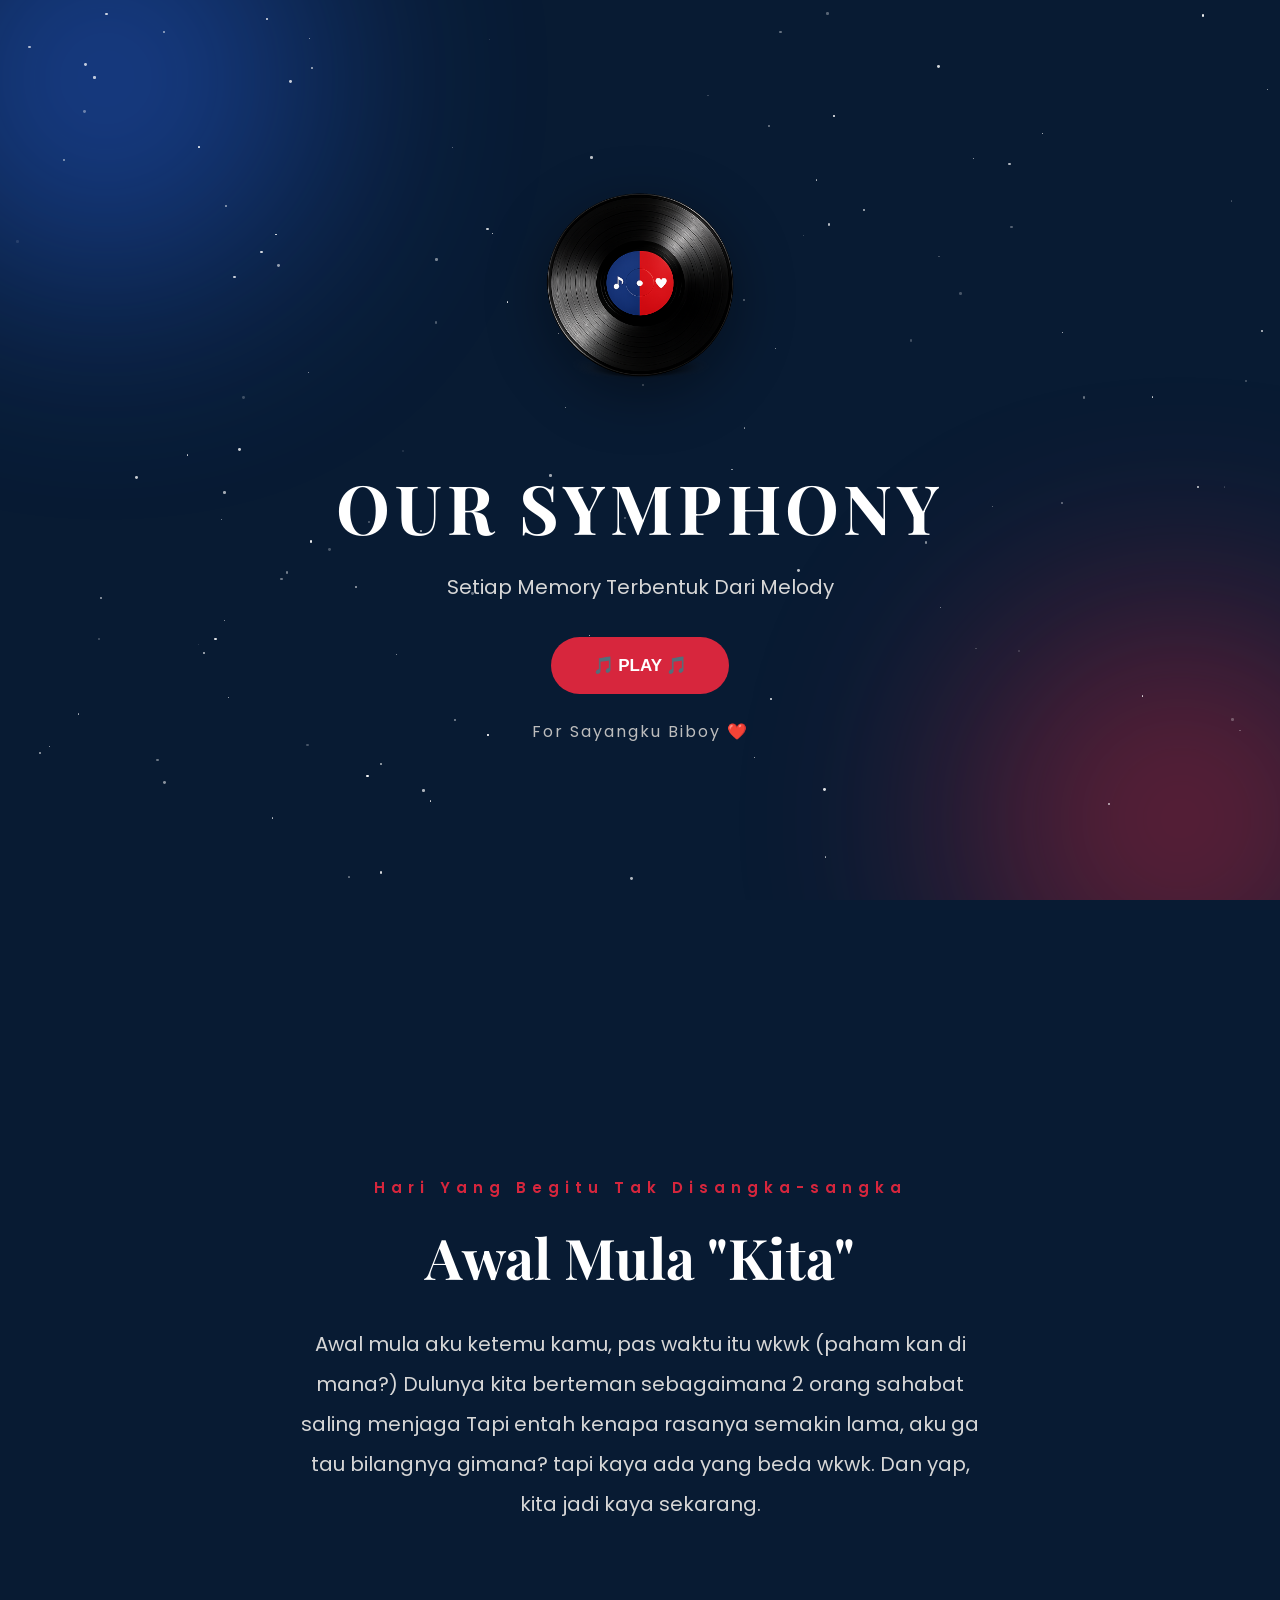
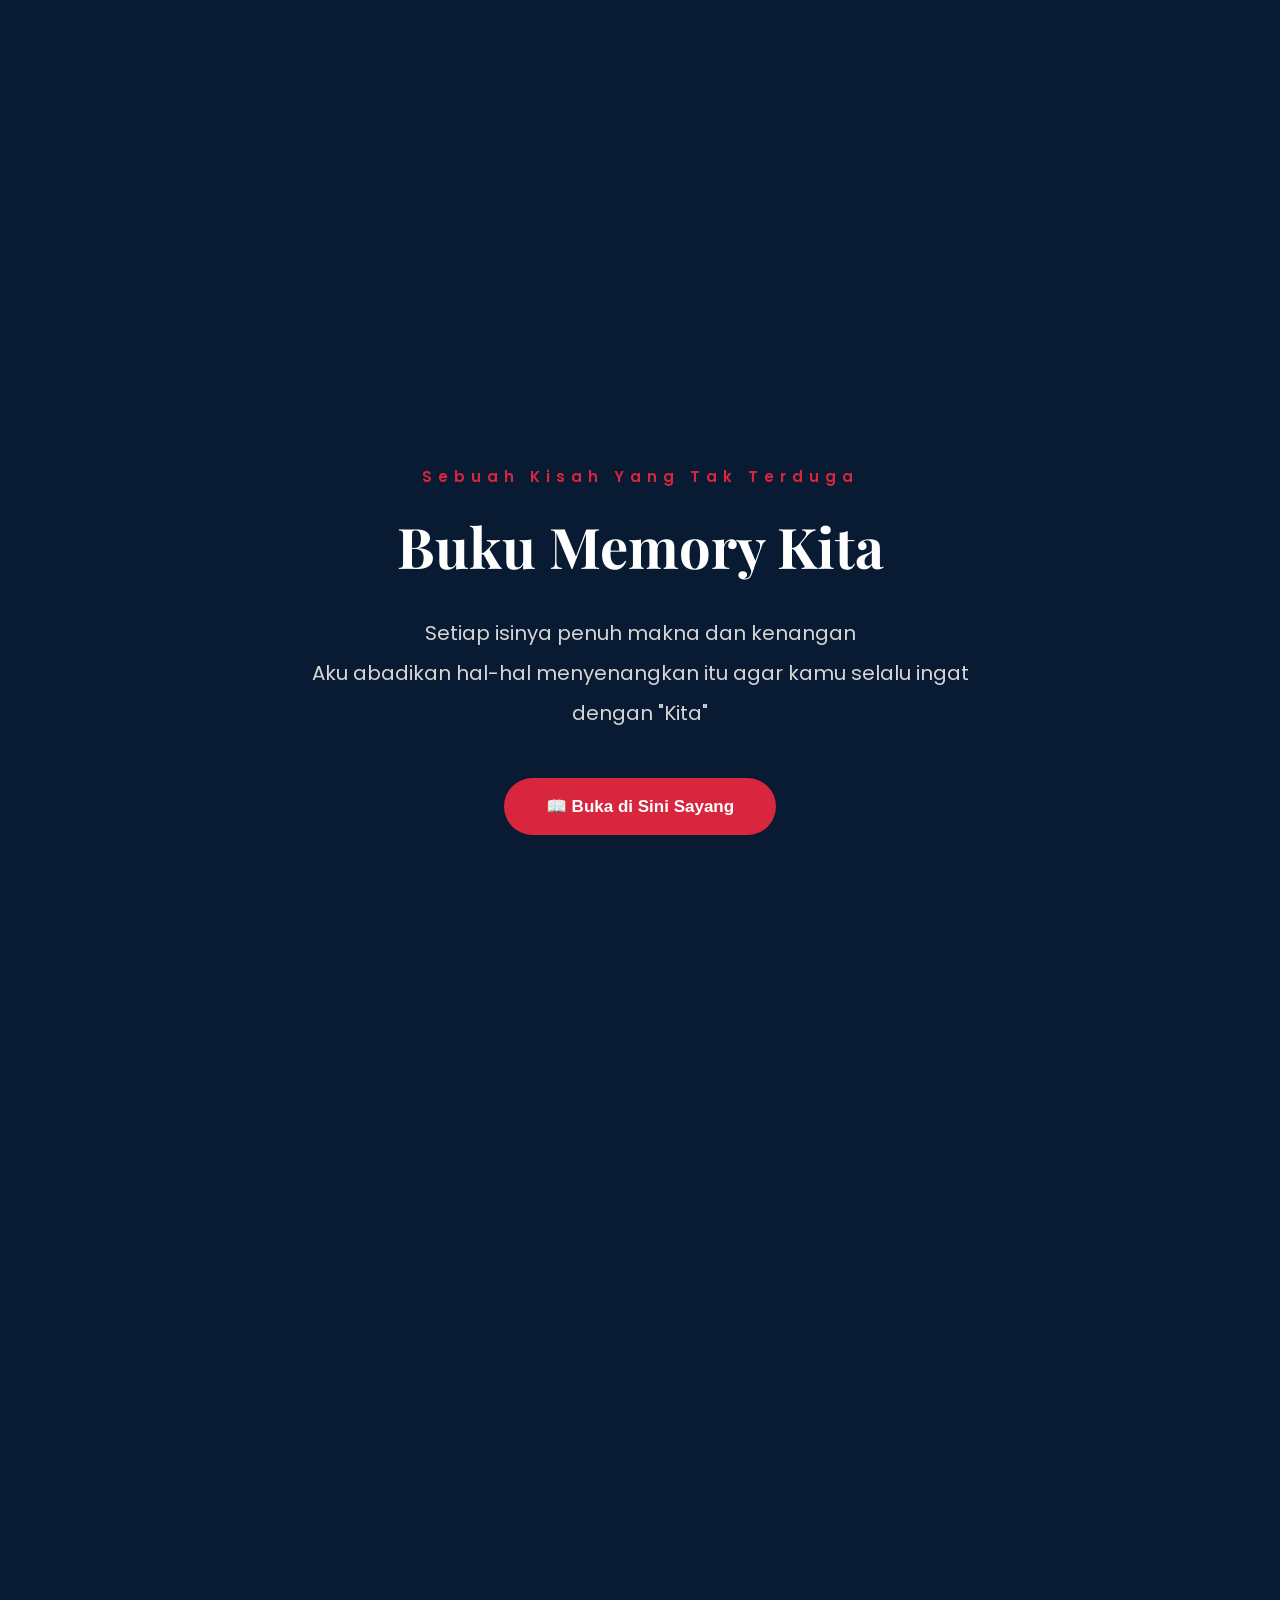
==== commit f14745bb: "asik" ====
--- a/index.html
+++ b/index.html
@@ -132,9 +132,7 @@
          FINAL TRACK
     =========================== -->
     <section class="final-track">
-        <button
-            id="letterButton"
-            onclick="location.href='letter.html'">
+        <button id="letterButton">
             💌 Surat Kecil Dariku
         </button>
     </section>
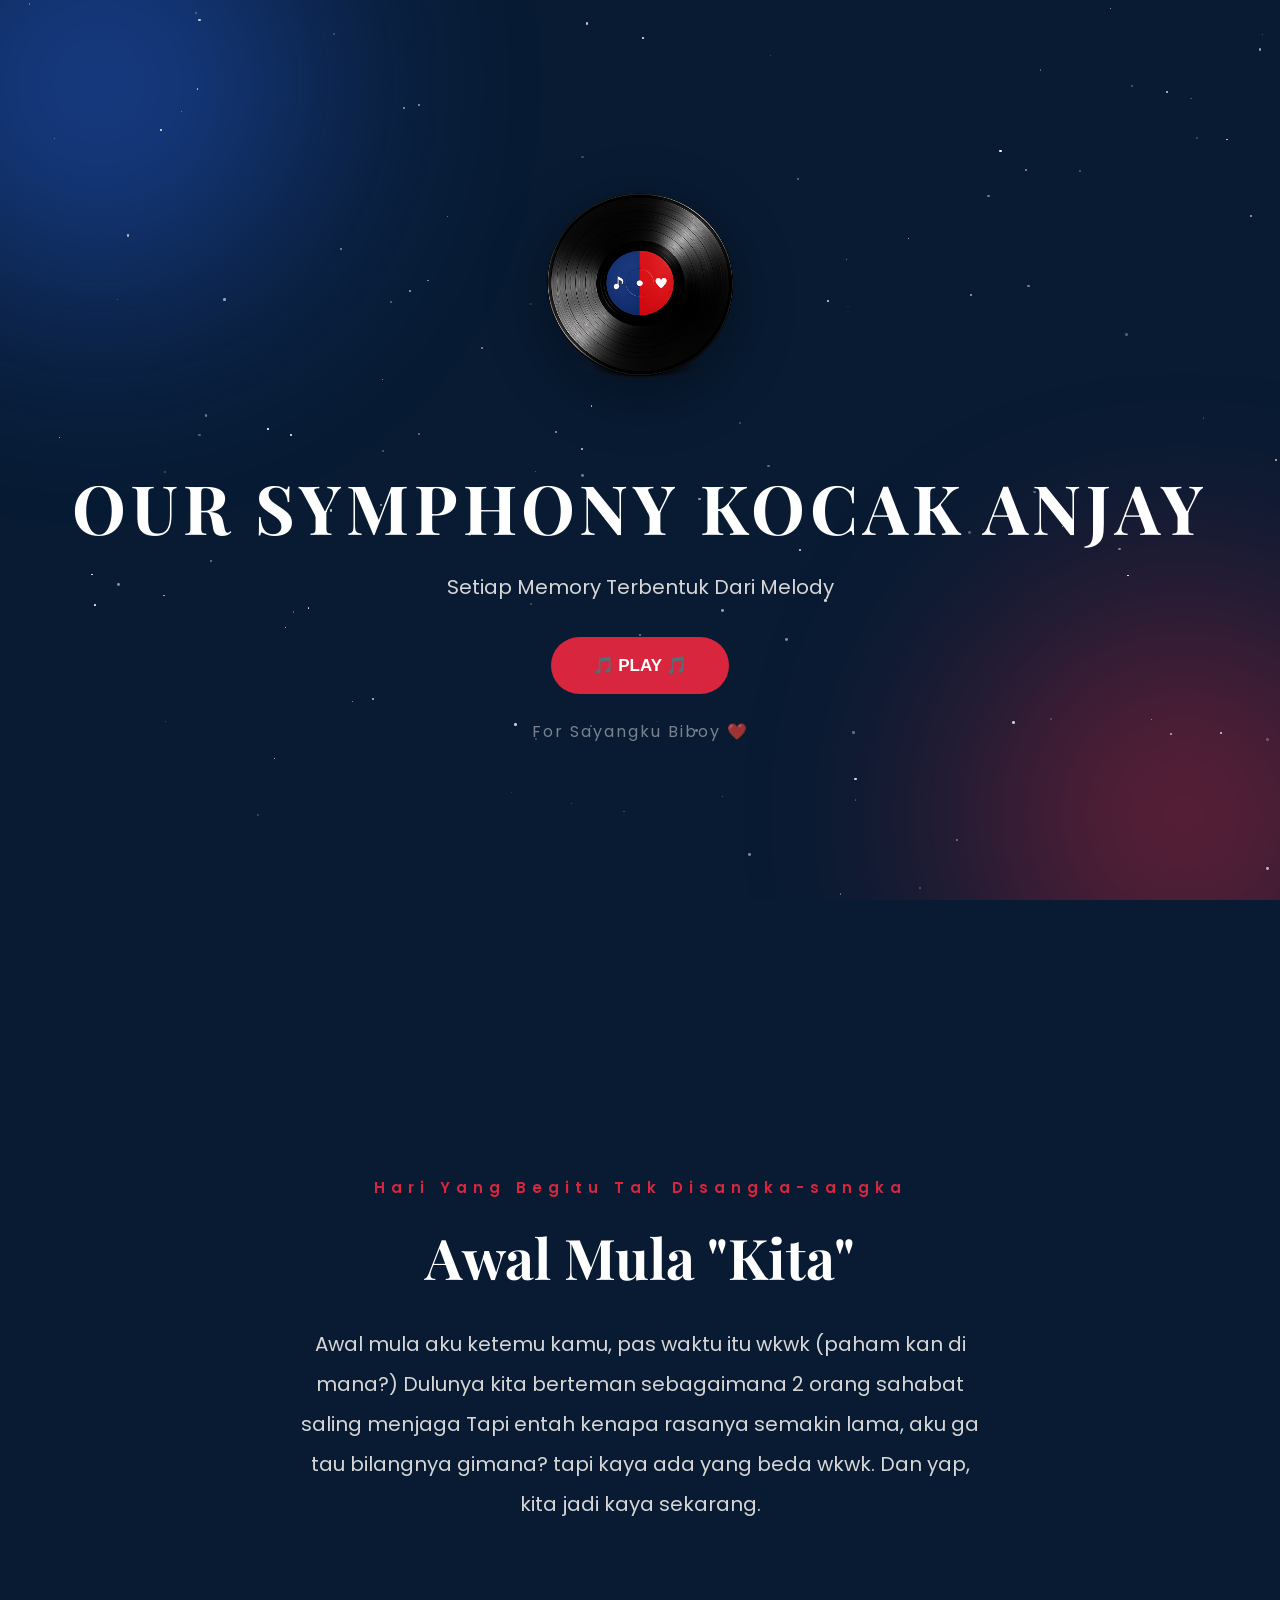
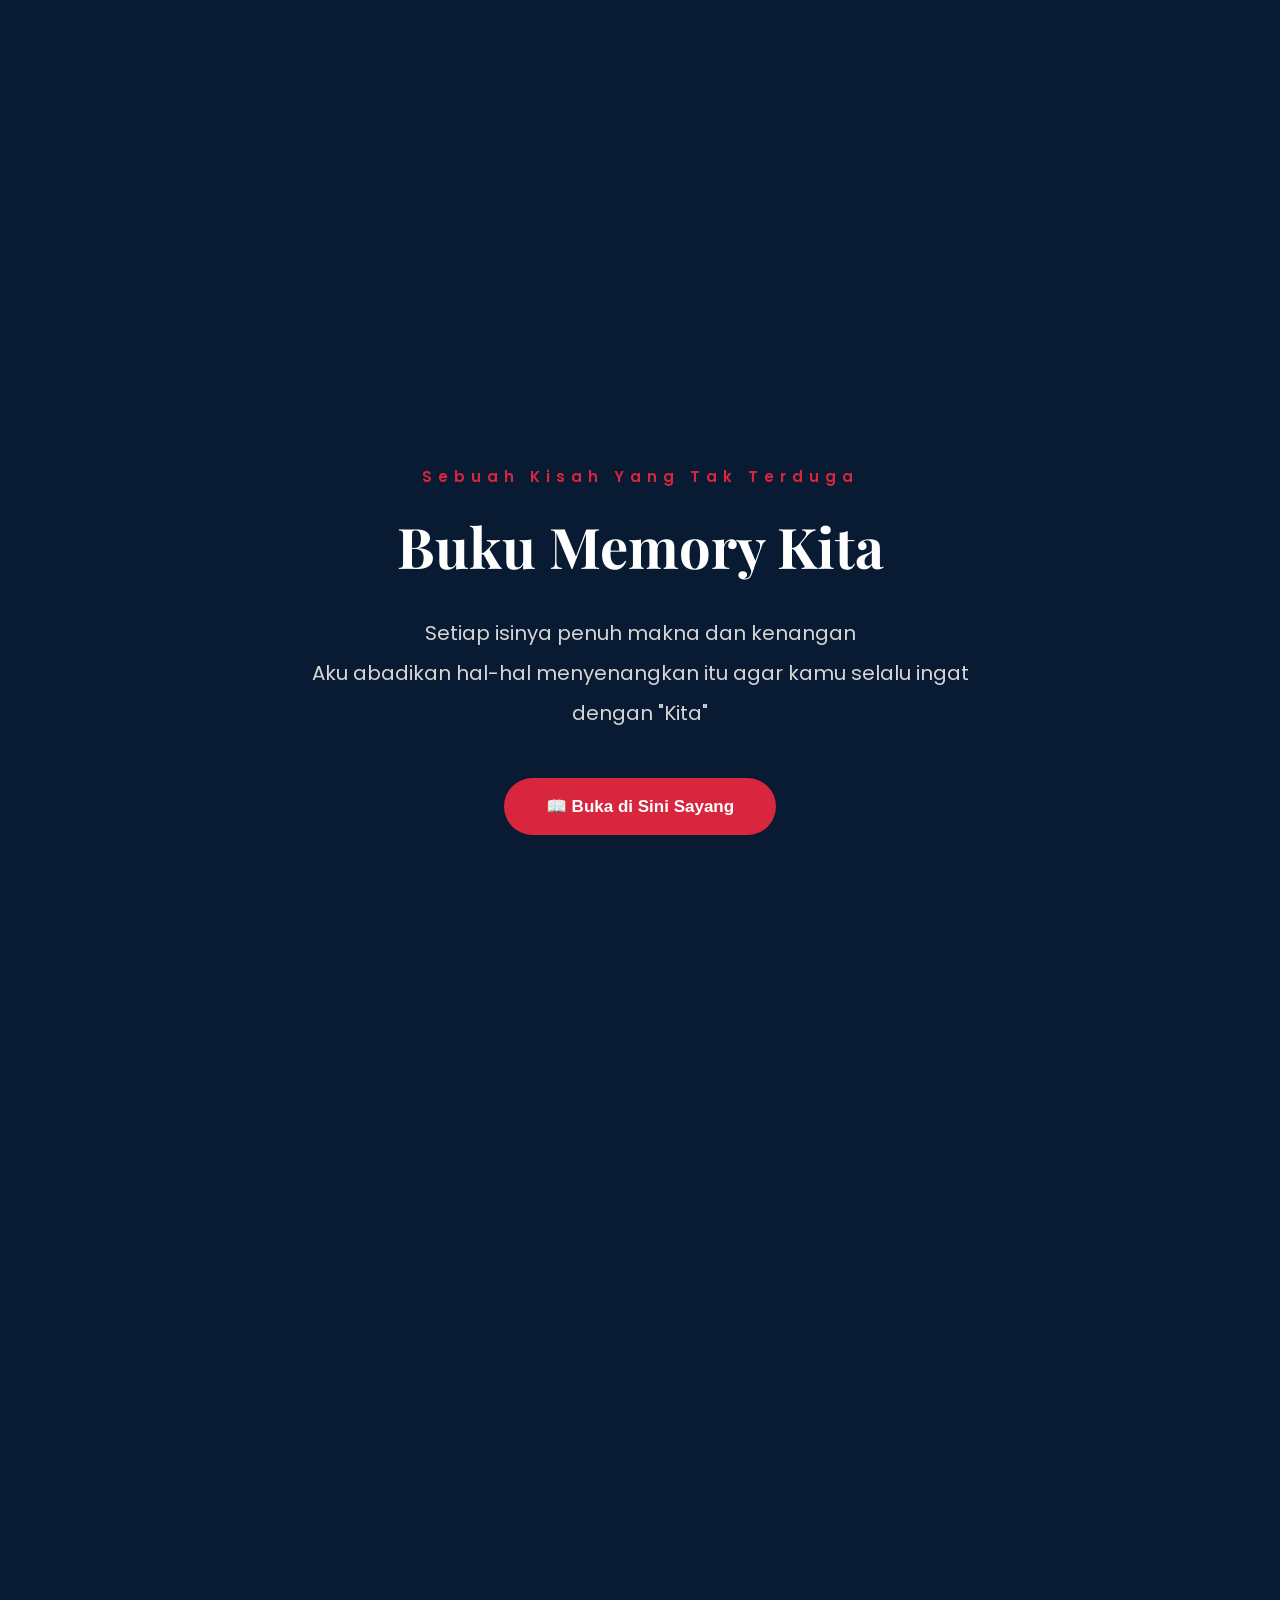
==== commit 789b7fc1: "Update index.html" ====
--- a/index.html
+++ b/index.html
@@ -48,7 +48,7 @@
             alt="Vinyl">
 
         <h1>
-            OUR SYMPHONY
+            OUR SYMPHONY KOCAK ANJAY
         </h1>
 
         <p>
@@ -154,4 +154,4 @@
 
 </body>
 
-</html>+</html>
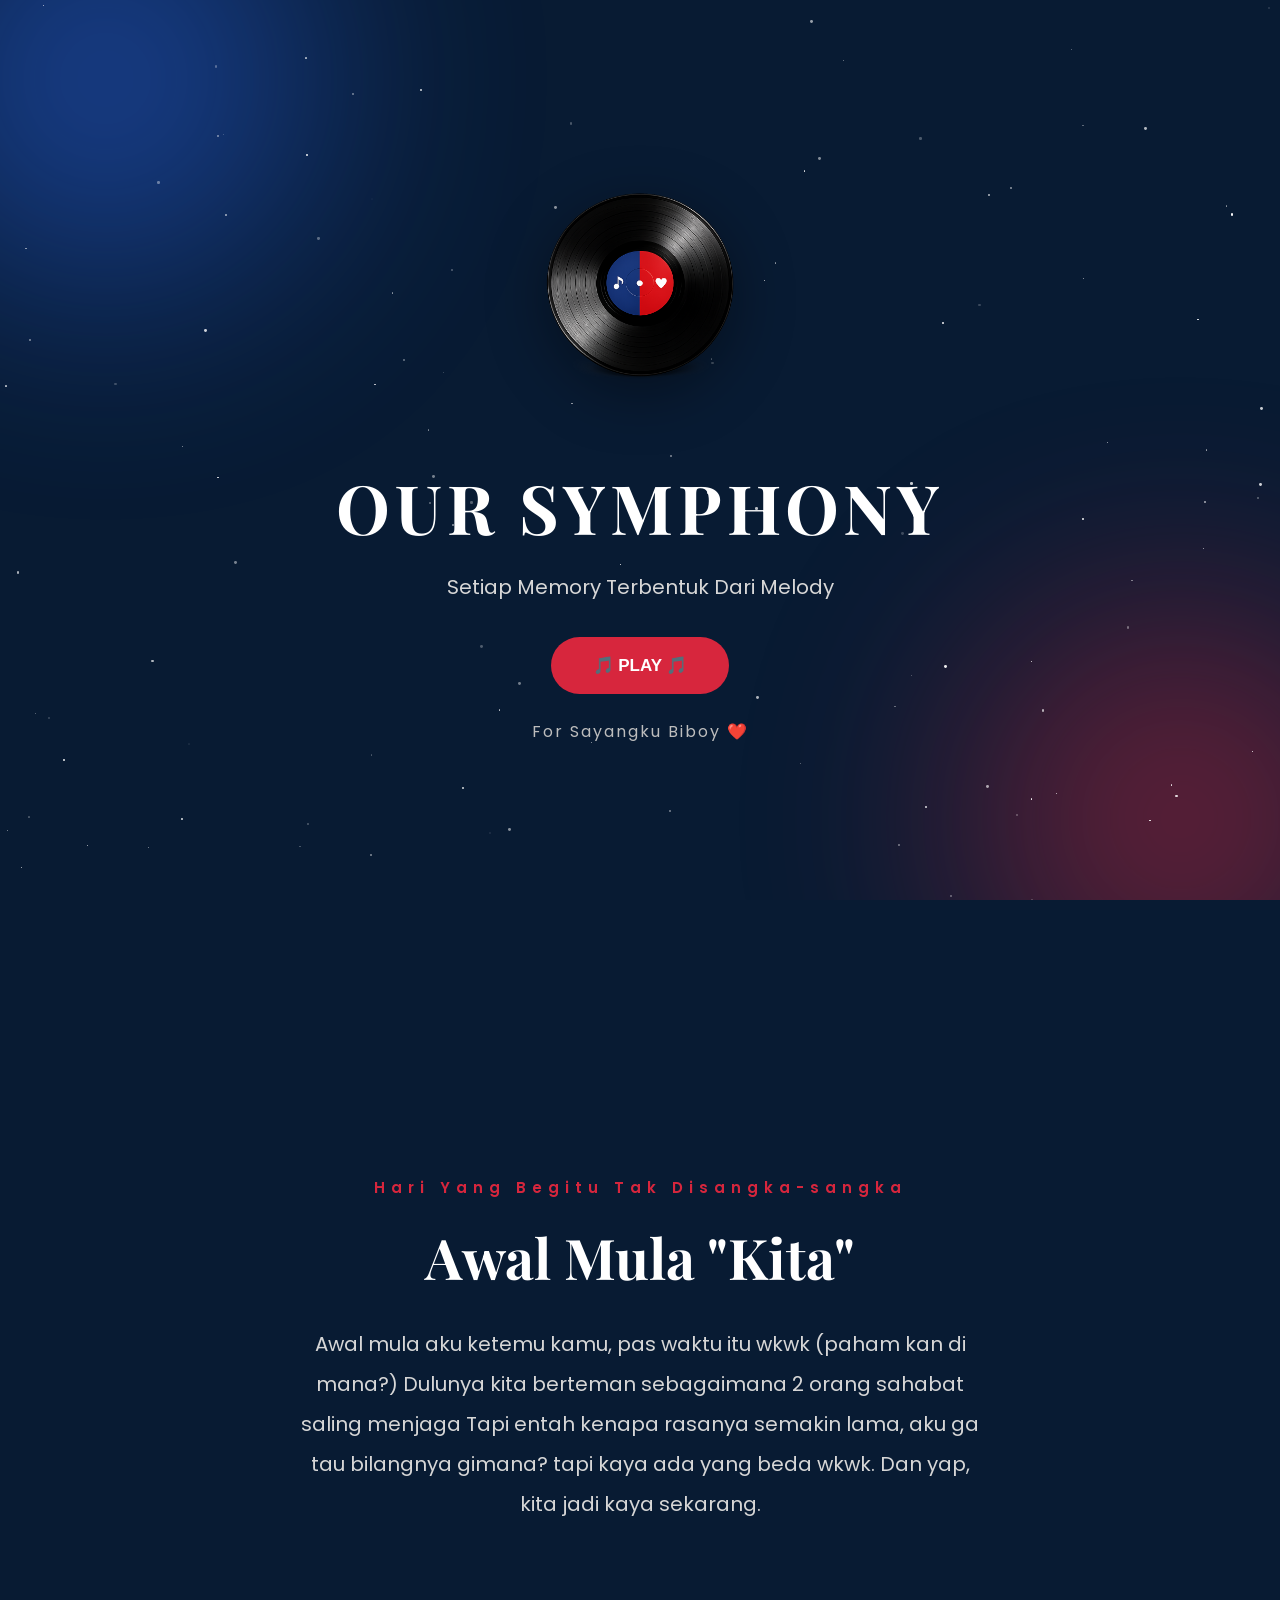
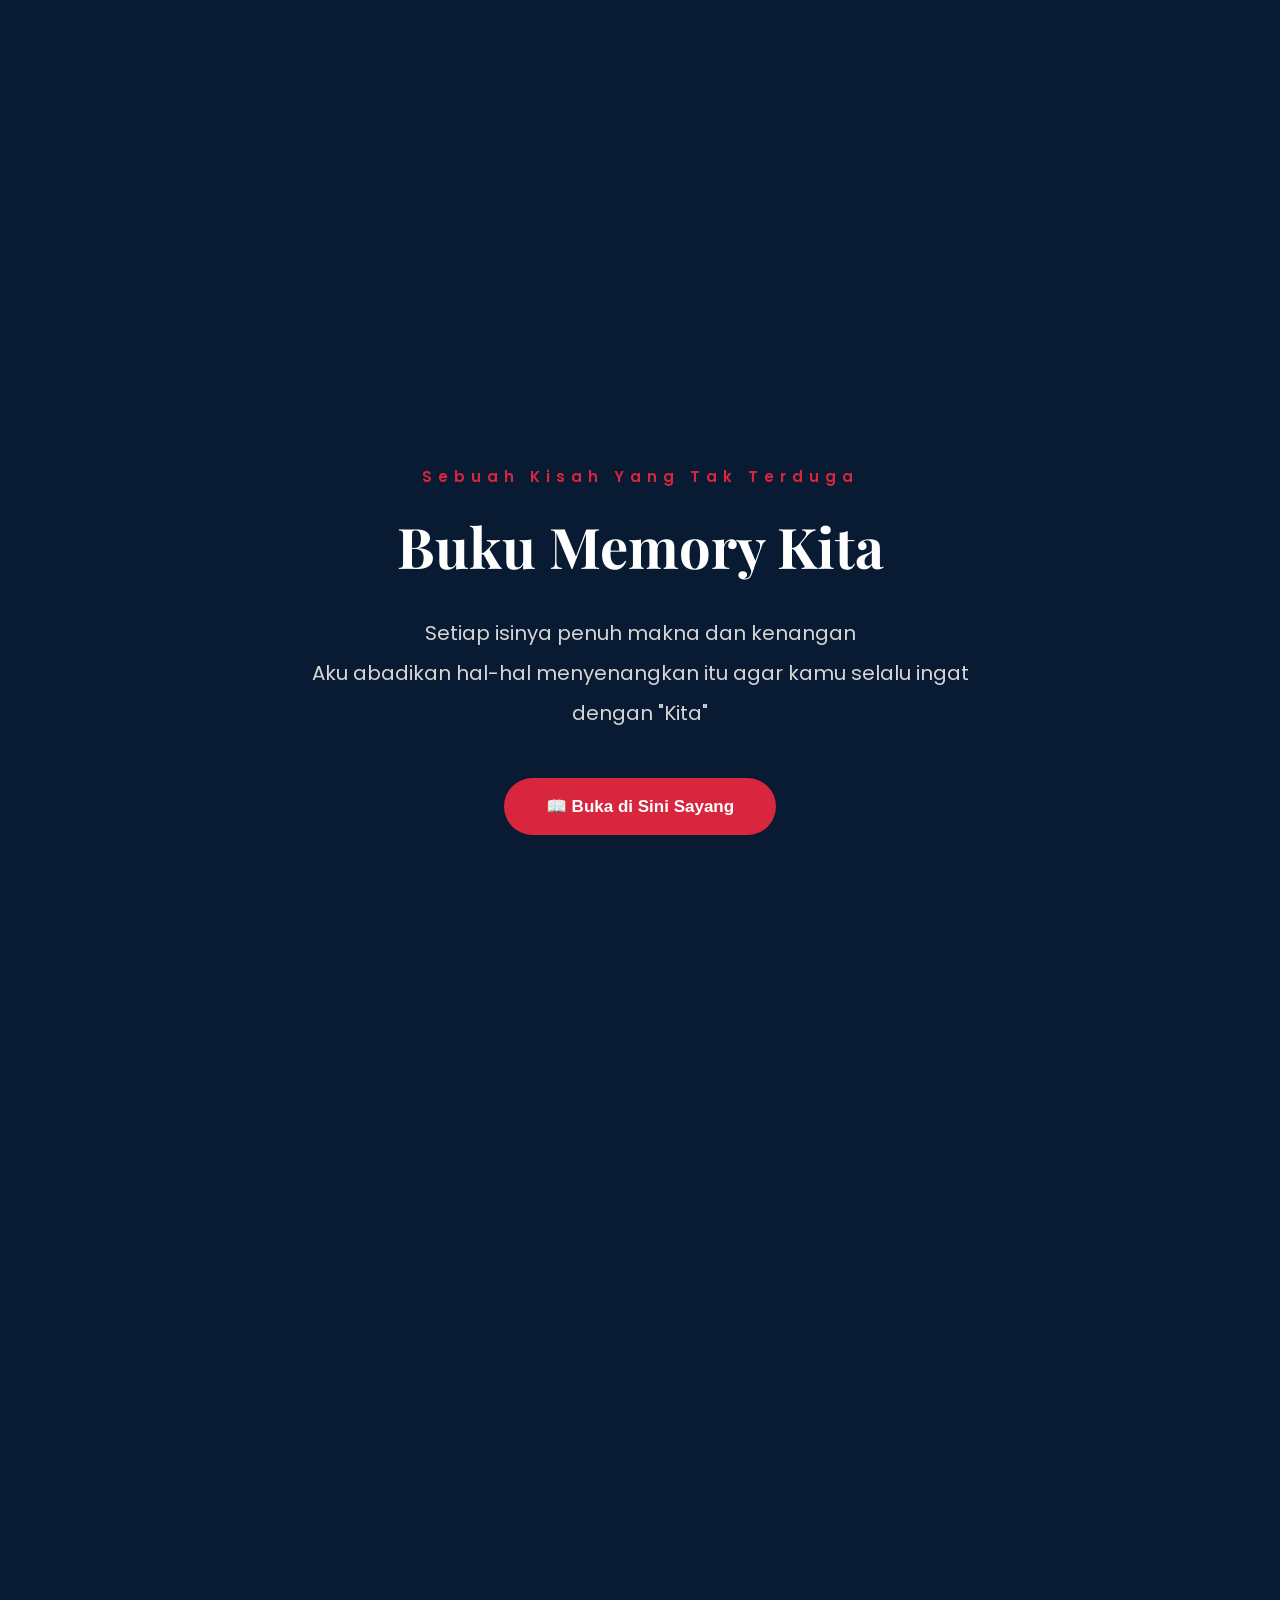
==== commit 0c578ece: "Update index.html" ====
--- a/index.html
+++ b/index.html
@@ -48,7 +48,7 @@
             alt="Vinyl">
 
         <h1>
-            OUR SYMPHONY KOCAK ANJAY
+            OUR SYMPHONY
         </h1>
 
         <p>
